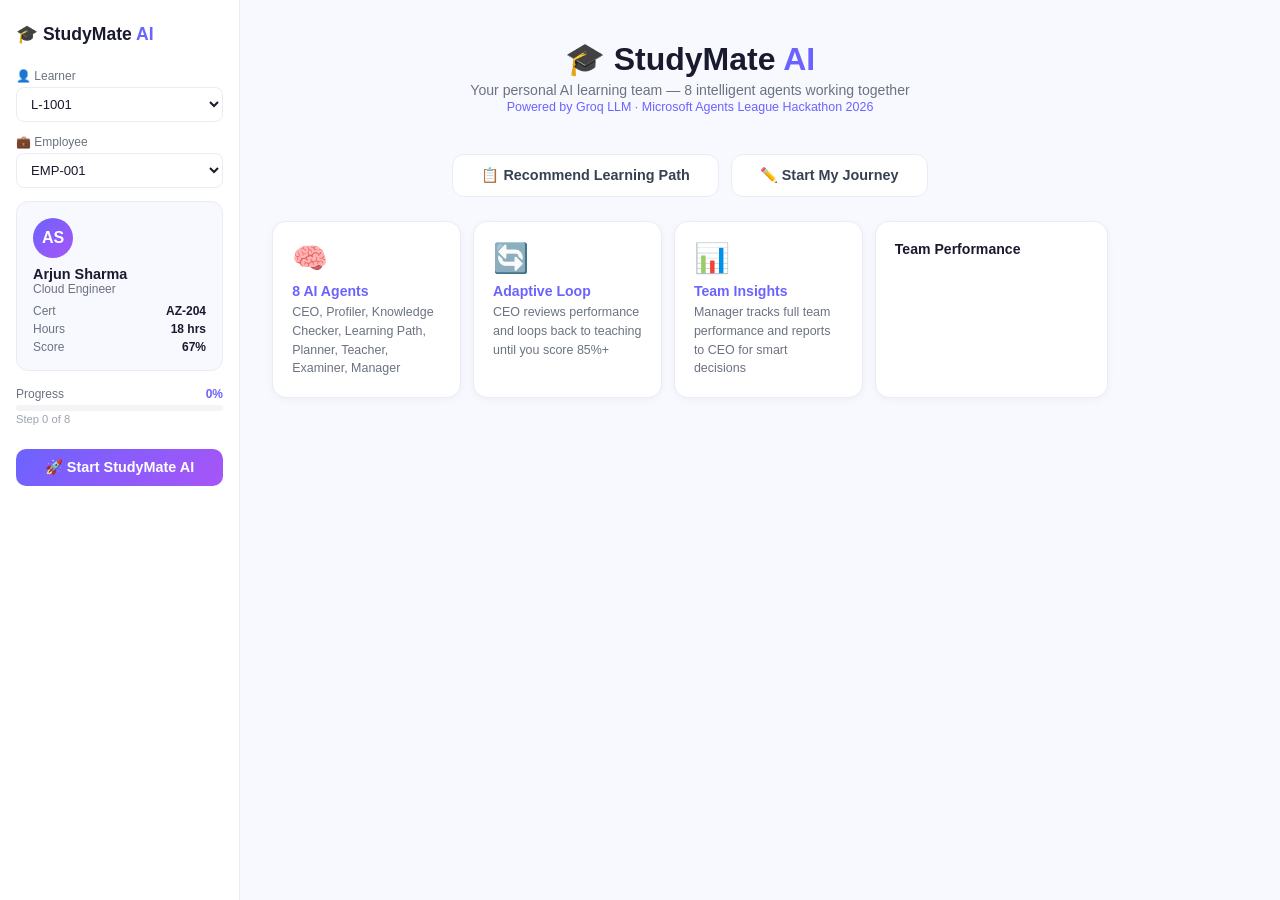
==== index.html @ 1a953ee4 "Fix: Add agent 8 output saving and complete dropdown functionality for all agents" ====
<!DOCTYPE html>
<html lang="en">
<head>
<meta charset="UTF-8">
<meta name="viewport" content="width=device-width, initial-scale=1.0">
<title>StudyMate AI</title>
<style>
  * { margin: 0; padding: 0; box-sizing: border-box; }
  body { font-family: 'Inter', -apple-system, sans-serif; background: #f8f9ff; color: #1a1a2e; }
  
  /* Sidebar */
  .sidebar {
    position: fixed; left: 0; top: 0; width: 240px; height: 100vh;
    background: white; border-right: 1px solid #e8ecf4;
    padding: 1.5rem 1rem; overflow-y: auto; z-index: 100;
  }
  .logo { font-size: 1.1rem; font-weight: 800; margin-bottom: 1.5rem; }
  .logo span { color: #6c63ff; }
  .profile-card {
    background: #f8f9ff; border: 1px solid #e8ecf4;
    border-radius: 12px; padding: 1rem; margin-bottom: 1rem;
  }
  .avatar {
    width: 40px; height: 40px; border-radius: 50%;
    background: linear-gradient(135deg, #6c63ff, #a855f7);
    display: flex; align-items: center; justify-content: center;
    color: white; font-weight: 700; font-size: 1rem; margin-bottom: 8px;
  }
  .profile-name { font-weight: 700; font-size: 0.9rem; }
  .profile-role { color: #6b7280; font-size: 0.75rem; }
  .profile-stats { margin-top: 8px; }
  .stat-row { display: flex; justify-content: space-between; margin-top: 4px; }
  .stat-label { color: #6b7280; font-size: 0.75rem; }
  .stat-value { font-weight: 600; font-size: 0.75rem; }
  
  .select-wrap { margin-bottom: 0.8rem; }
  .select-wrap label { font-size: 0.75rem; color: #6b7280; margin-bottom: 4px; display: block; }
  select {
    width: 100%; padding: 8px 10px; border: 1px solid #e8ecf4;
    border-radius: 8px; font-size: 0.82rem; background: white;
    color: #1a1a2e; outline: none; cursor: pointer;
  }
  
  .progress-wrap { margin: 1rem 0; }
  .progress-label { display: flex; justify-content: space-between; font-size: 0.75rem; color: #6b7280; margin-bottom: 4px; }
  .progress-bar { background: #f3f4f6; border-radius: 10px; height: 6px; }
  .progress-fill { background: linear-gradient(90deg, #6c63ff, #a855f7); height: 6px; border-radius: 10px; transition: width 0.5s; }
  .progress-step { font-size: 0.7rem; color: #9ca3af; margin-top: 2px; }
  
  .loop-badge {
    background: linear-gradient(135deg, #f59e0b, #ef4444);
    color: white; border-radius: 8px; padding: 5px 12px;
    font-weight: 700; font-size: 0.78rem; display: none;
    margin-bottom: 0.8rem; text-align: center;
  }
  
  .start-btn {
    width: 100%; padding: 10px; background: linear-gradient(135deg, #6c63ff, #a855f7);
    color: white; border: none; border-radius: 10px; font-weight: 700;
    font-size: 0.9rem; cursor: pointer; margin-top: 0.5rem;
  }
  .start-btn:hover { opacity: 0.9; }
  
  /* Main */
  .main { margin-left: 240px; padding: 1.5rem 2rem; max-width: 900px; }
  
  /* Header */
  .header { text-align: center; padding: 1rem 0 1.5rem; }
  .header h1 { font-size: 2rem; font-weight: 800; }
  .header h1 span { color: #6c63ff; }
  .header p { color: #6b7280; font-size: 0.88rem; margin-top: 4px; }
  .header .powered { color: #6c63ff; font-size: 0.78rem; font-weight: 500; margin-top: 2px; }
  
  /* Pipeline */
  .pipeline {
    background: white; border: 1px solid #e8ecf4;
    border-radius: 16px; padding: 1.2rem; margin-bottom: 1.2rem;
    box-shadow: 0 2px 8px rgba(0,0,0,0.04);
  }
  .pipeline-header { display: flex; justify-content: space-between; align-items: center; margin-bottom: 1rem; }
  .pipeline-title { font-weight: 700; font-size: 0.95rem; }
  .pipeline-subtitle { color: #6b7280; font-size: 0.78rem; }
  .pipeline-status { display: flex; align-items: center; gap: 6px; font-size: 0.78rem; }
  .dot { width: 8px; height: 8px; border-radius: 50%; background: #10b981; }
  .running-text { color: #10b981; font-weight: 600; }
  .step-counter { color: #6b7280; }
  
  .agent-row {
    border-radius: 10px; margin-bottom: 5px; border: 1px solid #f0f0f8;
    background: #fafbff; transition: all 0.2s; overflow: hidden;
  }
  .agent-row.active { border-color: #6c63ff; background: #f5f3ff; }
  .agent-row.completed { background: #f0fdf4; border-color: #bbf7d0; }
  .agent-row.pending { opacity: 0.55; }
  
  .agent-row-header {
    display: flex; align-items: center; padding: 10px 12px;
    cursor: pointer;
  }
  .agent-row-header:hover { background: rgba(108, 99, 255, 0.05); }
  
  .agent-output-box {
    display: none;
    border-top: 1px solid #e8ecf4;
    background: white;
    animation: slideDown 0.3s ease;
  }
  .agent-output-box.open {
    display: block;
  }
  .agent-output-content {
    padding: 12px 14px;
    font-size: 0.85rem;
    line-height: 1.6;
    color: #374151;
    white-space: pre-wrap;
    max-height: none;
  }
  
  @keyframes slideDown {
    from { opacity: 0; transform: translateY(-10px); }
    to { opacity: 1; transform: translateY(0); }
  }
  
  .dropdown-arrow {
    margin-left: auto;
    font-size: 0.9rem;
    color: #94a3b8;
    transition: transform 0.3s ease;
  }
  .dropdown-arrow.open {
    transform: rotate(180deg);
  }
  
  .agent-num {
    width: 26px; height: 26px; border-radius: 50%;
    background: #f3f4f6; display: flex; align-items: center;
    justify-content: center; font-size: 0.72rem; font-weight: 700;
    color: #6b7280; margin-right: 10px; flex-shrink: 0;
  }
  .agent-num.active { background: #6c63ff; color: white; }
  .agent-num.done { background: #10b981; color: white; }
  .agent-icon { font-size: 1.1rem; margin-right: 8px; }
  .agent-info { flex: 1; }
  .agent-name { font-weight: 600; font-size: 0.85rem; }
  .agent-desc { font-size: 0.73rem; color: #6b7280; }
  .agent-badge {
    font-size: 0.7rem; font-weight: 600; padding: 2px 8px; border-radius: 20px;
  }
  .badge-done { background: #dcfce7; color: #16a34a; }
  .badge-active { background: #ede9fe; color: #7c3aed; }
  .badge-pending { background: #f3f4f6; color: #9ca3af; }
  
  /* Content */
  .content-card {
    background: white; border: 1px solid #e8ecf4;
    border-radius: 16px; padding: 1.5rem; margin-bottom: 1rem;
    box-shadow: 0 2px 8px rgba(0,0,0,0.04);
  }
  .content-header {
    font-size: 1rem; font-weight: 700; color: #6c63ff;
    margin-bottom: 1rem; display: flex; align-items: center; gap: 8px;
  }
  .content-body { color: #374151; line-height: 1.7; font-size: 0.9rem; white-space: pre-wrap; }
  
  /* Q card */
  .q-progress { margin-bottom: 1rem; }
  .q-prog-label { display: flex; justify-content: space-between; font-size: 0.75rem; color: #6b7280; margin-bottom: 4px; }
  .q-card {
    background: #f8f9ff; border: 1px solid #e8ecf4;
    border-radius: 12px; padding: 1.2rem; margin-bottom: 1rem;
  }
  .q-skill { font-size: 0.7rem; font-weight: 700; color: #6c63ff; margin-bottom: 6px; }
  .q-text { font-weight: 700; font-size: 0.95rem; color: #1a1a2e; }
  .q-diff { font-size: 0.7rem; font-weight: 700; margin-bottom: 4px; }
  .diff-easy { color: #10b981; }
  .diff-medium { color: #f59e0b; }
  .diff-hard { color: #ef4444; }
  
  /* Options */
  .options { display: flex; flex-direction: column; gap: 8px; margin: 1rem 0; }
  .option {
    display: flex; align-items: center; gap: 10px;
    padding: 10px 14px; border: 1.5px solid #e8ecf4;
    border-radius: 10px; cursor: pointer; font-size: 0.88rem;
    transition: all 0.15s; background: white;
  }
  .option:hover { border-color: #6c63ff; background: #f5f3ff; }
  .option.selected { border-color: #6c63ff; background: #f5f3ff; }
  .option input { accent-color: #6c63ff; }
  
  /* Metrics */
  .metrics { display: flex; gap: 12px; margin: 1rem 0; }
  .metric-box {
    flex: 1; background: #f8f9ff; border: 1px solid #e8ecf4;
    border-radius: 10px; padding: 0.8rem; text-align: center;
  }
  .metric-val { font-size: 1.5rem; font-weight: 800; color: #6c63ff; }
  .metric-lbl { font-size: 0.72rem; color: #6b7280; margin-top: 2px; }
  
  /* Buttons */
  .btn {
    padding: 10px 24px; border: none; border-radius: 10px;
    font-weight: 700; font-size: 0.88rem; cursor: pointer; transition: all 0.2s;
  }
  .btn-primary {
    background: linear-gradient(135deg, #6c63ff, #a855f7);
    color: white;
  }
  .btn-primary:hover { opacity: 0.9; transform: translateY(-1px); }
  .btn-warn { background: #fef3c7; color: #d97706; border: 1px solid #fcd34d; }
  .btn-danger { background: #fee2e2; color: #dc2626; border: 1px solid #fca5a5; }
  .btn-success { background: #dcfce7; color: #16a34a; border: 1px solid #86efac; }
  
  /* Text area */
  textarea {
    width: 100%; padding: 10px; border: 1.5px solid #e8ecf4;
    border-radius: 10px; font-size: 0.88rem; resize: vertical;
    outline: none; font-family: inherit; color: #1a1a2e;
  }
  textarea:focus { border-color: #6c63ff; }
  
  /* Radio group */
  .radio-group { display: flex; flex-direction: column; gap: 8px; margin: 1rem 0; }
  .radio-option {
    display: flex; align-items: center; gap: 10px;
    padding: 10px 14px; border: 1.5px solid #e8ecf4;
    border-radius: 10px; cursor: pointer; font-size: 0.88rem; background: white;
    transition: all 0.15s;
  }
  .radio-option:hover { border-color: #6c63ff; background: #f5f3ff; }
  .radio-option.selected { border-color: #6c63ff; background: #f5f3ff; }
  .radio-option input { accent-color: #6c63ff; }
  
  /* Alert */
  .alert { padding: 12px 16px; border-radius: 10px; margin: 1rem 0; font-size: 0.88rem; font-weight: 500; }
  .alert-error { background: #fee2e2; color: #dc2626; border: 1px solid #fca5a5; }
  .alert-warn { background: #fef3c7; color: #d97706; border: 1px solid #fcd34d; }
  .alert-success { background: #dcfce7; color: #16a34a; border: 1px solid #86efac; }
  
  /* Spinner */
  .spinner { display: flex; align-items: center; gap: 10px; color: #6b7280; font-size: 0.88rem; padding: 1rem 0; }
  .spin { width: 18px; height: 18px; border: 2px solid #e8ecf4; border-top-color: #6c63ff; border-radius: 50%; animation: spin 0.8s linear infinite; }
  @keyframes spin { to { transform: rotate(360deg); } }
  
  /* Bottom info */
  .bottom-row { display: flex; gap: 12px; margin-top: 1.5rem; }
  .info-card {
    flex: 1; background: white; border: 1px solid #e8ecf4;
    border-radius: 14px; padding: 1.2rem;
    box-shadow: 0 2px 8px rgba(0,0,0,0.04);
  }
  .info-icon { font-size: 1.8rem; margin-bottom: 8px; }
  .info-title { font-weight: 700; color: #6c63ff; font-size: 0.88rem; }
  .info-text { color: #6b7280; font-size: 0.78rem; margin-top: 4px; line-height: 1.5; }
  
  .team-card {
    background: white; border: 1px solid #e8ecf4;
    border-radius: 14px; padding: 1.2rem; flex: 1.3;
    box-shadow: 0 2px 8px rgba(0,0,0,0.04);
  }
  .team-title { font-weight: 700; font-size: 0.88rem; margin-bottom: 0.8rem; }
  .team-row { display: flex; justify-content: space-between; align-items: center; margin-bottom: 8px; }
  .team-name { font-weight: 600; font-size: 0.82rem; }
  .team-role { color: #6b7280; font-size: 0.72rem; }
  .team-score { font-weight: 800; font-size: 1rem; color: #6c63ff; }
  .team-status { font-size: 0.7rem; font-weight: 700; }
  .s-risk { color: #ef4444; } .s-ok { color: #10b981; } .s-warn { color: #f59e0b; }

  /* Landing */
  .landing-btns { display: flex; gap: 12px; justify-content: center; margin: 1rem 0; }
  .land-btn {
    padding: 12px 28px; border-radius: 12px; font-weight: 700;
    font-size: 0.9rem; cursor: pointer; border: 1.5px solid #e8ecf4;
    background: white; color: #374151; transition: all 0.2s;
  }
  .land-btn:hover { border-color: #6c63ff; color: #6c63ff; background: #f5f3ff; }
  
  /* Hidden */
  .hidden { display: none !important; }
</style>
</head>
<body>

<!-- SIDEBAR -->
<div class="sidebar">
  <div class="logo">🎓 StudyMate <span>AI</span></div>
  
  <div class="select-wrap">
    <label>👤 Learner</label>
    <select id="learnerSelect" onchange="updateProfile()">
      <option value="L-1001">L-1001</option>
      <option value="L-1002">L-1002</option>
      <option value="L-1003">L-1003</option>
    </select>
  </div>
  
  <div class="select-wrap">
    <label>💼 Employee</label>
    <select id="employeeSelect">
      <option value="EMP-001">EMP-001</option>
      <option value="EMP-002">EMP-002</option>
      <option value="EMP-003">EMP-003</option>
    </select>
  </div>
  
  <div class="profile-card">
    <div class="avatar" id="avatar">AS</div>
    <div class="profile-name" id="profileName">Arjun Sharma</div>
    <div class="profile-role" id="profileRole">Cloud Engineer</div>
    <div class="profile-stats">
      <div class="stat-row"><span class="stat-label">Cert</span><span class="stat-value" id="profileCert">AZ-204</span></div>
      <div class="stat-row"><span class="stat-label">Hours</span><span class="stat-value" id="profileHours">18 hrs</span></div>
      <div class="stat-row"><span class="stat-label">Score</span><span class="stat-value" id="profileScore">67%</span></div>
    </div>
  </div>
  
  <div class="progress-wrap">
    <div class="progress-label">
      <span>Progress</span>
      <span id="progressPct" style="color:#6c63ff;font-weight:700">0%</span>
    </div>
    <div class="progress-bar"><div class="progress-fill" id="progressFill" style="width:0%"></div></div>
    <div class="progress-step" id="progressStep">Step 0 of 8</div>
  </div>
  
  <div class="loop-badge" id="loopBadge">🔄 Loop #1</div>
  
  <button class="start-btn" onclick="startJourney()">🚀 Start StudyMate AI</button>
</div>

<!-- MAIN -->
<div class="main">
  
  <!-- HEADER -->
  <div class="header">
    <h1>🎓 <b>StudyMate</b> <span>AI</span></h1>
    <p>Your personal AI learning team — 8 intelligent agents working together</p>
    <div class="powered">Powered by Groq LLM · Microsoft Agents League Hackathon 2026</div>
  </div>

  <!-- LANDING BUTTONS -->
  <div class="landing-btns" id="landingBtns">
    <button class="land-btn" onclick="startJourney()">📋 Recommend Learning Path</button>
    <button class="land-btn" onclick="startJourney()">✏️ Start My Journey</button>
  </div>

  <!-- PIPELINE -->
  <div class="pipeline" id="pipeline" style="display:none">
    <div class="pipeline-header">
      <div>
        <div class="pipeline-title">AI Agents in Sequence</div>
        <div class="pipeline-subtitle">Step-by-step guidance by your AI team</div>
      </div>
      <div class="pipeline-status">
        <div class="dot"></div>
        <span class="running-text">Running</span>
        <span class="step-counter" id="stepCounter">Step 1 of 8</span>
      </div>
    </div>
    <div id="agentRows"></div>
  </div>

  <!-- CONTENT AREA -->
  <div id="contentArea"></div>

  <!-- BOTTOM INFO -->
  <div class="bottom-row" id="bottomInfo">
    <div class="info-card">
      <div class="info-icon">🧠</div>
      <div class="info-title">8 AI Agents</div>
      <div class="info-text">CEO, Profiler, Knowledge Checker, Learning Path, Planner, Teacher, Examiner, Manager</div>
    </div>
    <div class="info-card">
      <div class="info-icon">🔄</div>
      <div class="info-title">Adaptive Loop</div>
      <div class="info-text">CEO reviews performance and loops back to teaching until you score 85%+</div>
    </div>
    <div class="info-card">
      <div class="info-icon">📊</div>
      <div class="info-title">Team Insights</div>
      <div class="info-text">Manager tracks full team performance and reports to CEO for smart decisions</div>
    </div>
    <div class="team-card" id="teamCard">
      <div class="team-title">Team Performance</div>
      <div id="teamRows"></div>
    </div>
  </div>

</div>

<script>
const API = 'http://localhost:5000/api';

const AGENTS_META = [
  {icon:'🧠', name:'Profiler Agent', desc:'Analyzing your profile and motivation'},
  {icon:'🔍', name:'Knowledge Checker', desc:'Assessing current knowledge'},
  {icon:'📚', name:'Learning Path Planner', desc:'Creating personalized learning path'},
  {icon:'📅', name:'Adaptive Planner', desc:'Building your study schedule'},
  {icon:'👨‍🏫', name:'Teaching Agent', desc:'Teaching your weak concepts'},
  {icon:'✍️', name:'Examiner Agent', desc:'Testing your knowledge'},
  {icon:'📊', name:'Manager Insights', desc:'Analyzing your performance'},
  {icon:'🎓', name:'CEO Decision', desc:'Making the final readiness call'},
];

let state = {
  step: 0,
  loopCount: 0,
  learnerId: 'L-1001',
  employeeId: 'EMP-001',
  memory: {},
  agentOutputs: {}, // Store outputs for each agent
  kqIndex: 0,
  kqAnswers: [],
  kqQuestions: [],
  eqIndex: 0,
  eqAnswers: [],
  eqQuestions: [],
  selectedKQ: null,
  selectedEQ: null,
  examScore: 0,
};

function toggleAgentOutput(agentNum) {
  const outputBox = document.getElementById(`agent-output-${agentNum}`);
  const arrow = document.getElementById(`arrow-${agentNum}`);
  
  if (outputBox && arrow) {
    outputBox.classList.toggle('open');
    arrow.classList.toggle('open');
  }
}

let learnersData = {};

// Load learners on start
async function loadLearners() {
  try {
    const res = await fetch(`${API}/learners`);
    const data = await res.json();
    data.learners.forEach(l => learnersData[l.id] = l);
    renderTeam(data.team);
    updateProfile();
  } catch(e) { console.error(e); }
}

function renderTeam(team) {
  const el = document.getElementById('teamRows');
  el.innerHTML = team.map(m => {
    const sc = m.status === 'At Risk' ? 's-risk' : m.status === 'On Track' ? 's-ok' : 's-warn';
    const dot = m.status === 'At Risk' ? '🔴' : m.status === 'On Track' ? '🟢' : '🟡';
    return `<div class="team-row">
      <div><div class="team-name">${m.name}</div><div class="team-role">${m.role}</div></div>
      <div style="text-align:right">
        <div class="team-score">${m.practice_score}%</div>
        <div class="team-status ${sc}">${dot} ${m.status}</div>
      </div>
    </div>`;
  }).join('');
}

function updateProfile() {
  state.learnerId = document.getElementById('learnerSelect').value;
  const l = learnersData[state.learnerId];
  if (!l) return;
  const initials = l.name.split(' ').map(n=>n[0]).join('');
  document.getElementById('avatar').textContent = initials;
  document.getElementById('profileName').textContent = l.name;
  document.getElementById('profileRole').textContent = l.role;
  document.getElementById('profileCert').textContent = l.certification;
  document.getElementById('profileHours').textContent = l.hours + ' hrs';
  document.getElementById('profileScore').textContent = l.score + '%';
}

function updateProgress(step) {
  state.step = step;
  const pct = Math.round((step / 8) * 100);
  document.getElementById('progressFill').style.width = pct + '%';
  document.getElementById('progressPct').textContent = pct + '%';
  document.getElementById('progressStep').textContent = `Step ${step} of 8`;
  document.getElementById('stepCounter').textContent = `Step ${step} of 8`;
  renderPipeline();
}

function renderPipeline() {
  const el = document.getElementById('agentRows');
  el.innerHTML = AGENTS_META.map((a, i) => {
    const agentNum = i + 1;
    const s = agentNum < state.step ? 'completed' : agentNum === state.step ? 'active' : 'pending';
    const numClass = s === 'completed' ? 'done' : s === 'active' ? 'active' : '';
    const badge = s === 'completed' ? '<span class="agent-badge badge-done">✅ Completed</span>' :
                  s === 'active' ? '<span class="agent-badge badge-active">⚙️ In Progress</span>' :
                  '<span class="agent-badge badge-pending">⏳ Pending</span>';
    
    const hasOutput = state.agentOutputs[agentNum] && state.agentOutputs[agentNum].trim();
    
    // Always show dropdown arrow for completed agents with output
    const dropdownHTML = (s === 'completed' || s === 'active') && hasOutput 
      ? `<span class="dropdown-arrow" id="arrow-${agentNum}">▼</span>` 
      : '';
    
    // Show output box if agent has output
    const outputBoxHTML = hasOutput ? `
      <div class="agent-output-box ${s === 'active' ? 'open' : ''}" id="agent-output-${agentNum}">
        <div class="agent-output-content">${state.agentOutputs[agentNum]}</div>
      </div>` : '';
    
    // Make clickable only if has output
    const clickHandler = hasOutput ? `onclick="toggleAgentOutput(${agentNum})"` : '';
    
    return `<div class="agent-row ${s}">
      <div class="agent-row-header" ${clickHandler}>
        <div class="agent-num ${numClass}">${agentNum}</div>
        <div class="agent-icon">${a.icon}</div>
        <div class="agent-info">
          <div class="agent-name">${a.name}</div>
          <div class="agent-desc">${a.desc}</div>
        </div>
        ${badge}
        ${dropdownHTML}
      </div>
      ${outputBoxHTML}
    </div>`;
  }).join('');
}

function spinner(msg) {
  return `<div class="spinner"><div class="spin"></div>${msg}</div>`;
}

function setContent(html) {
  document.getElementById('contentArea').innerHTML = html;
}

function startJourney() {
  state = { ...state, step:0, loopCount:0, memory:{}, kqIndex:0, kqAnswers:[], kqQuestions:[], eqIndex:0, eqAnswers:[], eqQuestions:[], examScore:0 };
  state.learnerId = document.getElementById('learnerSelect').value;
  state.employeeId = document.getElementById('employeeSelect').value;
  document.getElementById('landingBtns').style.display = 'none';
  document.getElementById('pipeline').style.display = 'block';
  document.getElementById('loopBadge').style.display = 'none';
  updateProgress(1);
  runStep1();
}

// STEP 1 — Profiler
async function runStep1() {
  updateProgress(1);
  setContent(`<div class="content-card">
    <div class="content-header">🧠 Profiler Agent — Understanding Your Why</div>
    ${spinner('Profiler Agent is analyzing your profile...')}
  </div>`);

  const res = await fetch(`${API}/run/profiler`, {
    method:'POST', headers:{'Content-Type':'application/json'},
    body: JSON.stringify({learner_id: state.learnerId, employee_id: state.employeeId})
  });
  const data = await res.json();
  state.memory.profile = data.result;
  state.agentOutputs[1] = data.result; // Save output
  renderPipeline(); // Update UI

  setContent(`<div class="content-card">
    <div class="content-header">🧠 Profiler Agent — Understanding Your Why</div>
    <div class="content-body">${data.result}</div>
    <div class="radio-group" id="motivationGroup">
      ${['🏢 Company requires it','🚀 Career growth or promotion','💡 Personal interest and curiosity'].map((m,i)=>`
        <div class="radio-option" onclick="selectMotivation(this,'${m}')">
          <input type="radio" name="motivation" value="${m}"> ${m}
        </div>`).join('')}
    </div>
    <button class="btn btn-primary" onclick="step1Next()">Continue ➡️</button>
  </div>`);
}

function selectMotivation(el, val) {
  document.querySelectorAll('.radio-option').forEach(e => e.classList.remove('selected'));
  el.classList.add('selected');
  el.querySelector('input').checked = true;
  state.memory.motivation = val;
}

function step1Next() {
  if (!state.memory.motivation) { alert('Please select your motivation'); return; }
  runStep2();
}

// STEP 2 — Knowledge Checker
async function runStep2() {
  updateProgress(2);
  setContent(`<div class="content-card">
    <div class="content-header">🔍 Knowledge Checker — Baseline Assessment</div>
    ${spinner('Generating your diagnostic questions...')}
  </div>`);

  const res = await fetch(`${API}/run/knowledge`, {
    method:'POST', headers:{'Content-Type':'application/json'},
    body: JSON.stringify({learner_id: state.learnerId, employee_id: state.employeeId})
  });
  const data = await res.json();
  
  let questions = [];
  try {
    let raw = data.result.trim();
    if (raw.includes('```')) { raw = raw.split('```')[1]; if(raw.startsWith('json')) raw = raw.slice(4); }
    const parsed = JSON.parse(raw);
    questions = parsed.questions || [];
  } catch(e) { questions = []; }
  
  state.kqQuestions = questions;
  state.kqIndex = 0;
  state.kqAnswers = [];
  renderKQ();
}

function renderKQ() {
  const questions = state.kqQuestions;
  const idx = state.kqIndex;
  const total = questions.length;

  if (idx >= total) {
    evaluateKQ();
    return;
  }

  const q = questions[idx];
  const pct = Math.round((idx / total) * 100);

  setContent(`<div class="content-card">
    <div class="content-header">🔍 Knowledge Checker — Question ${idx+1} of ${total}</div>
    <div class="q-progress">
      <div class="q-prog-label"><span>Question ${idx+1} of ${total}</span><span style="color:#6c63ff;font-weight:700">${pct}%</span></div>
      <div class="progress-bar"><div class="progress-fill" style="width:${pct}%"></div></div>
    </div>
    <div class="q-card">
      <div class="q-skill">📌 ${q.skill || ''}</div>
      <div class="q-text">Q${idx+1}: ${q.question}</div>
    </div>
    <div class="options" id="kqOptions">
      ${q.options.map((opt, i) => `
        <div class="option" onclick="selectKQ(this, '${String.fromCharCode(65+i)}')">
          <input type="radio" name="kq" value="${String.fromCharCode(65+i)}"> ${opt}
        </div>`).join('')}
    </div>
    <button class="btn btn-primary" onclick="nextKQ('${q.correct_answer}')">Next ➡️</button>
  </div>`);
}

function selectKQ(el, val) {
  document.querySelectorAll('.option').forEach(e => e.classList.remove('selected'));
  el.classList.add('selected');
  state.selectedKQ = val;
}

function nextKQ(correct) {
  if (!state.selectedKQ) { alert('Please select an answer'); return; }
  const q = state.kqQuestions[state.kqIndex];
  state.kqAnswers.push({ choice: state.selectedKQ, answer: correct, skill: q.skill, question: q.question });
  state.selectedKQ = null;
  state.kqIndex++;
  renderKQ();
}

async function evaluateKQ() {
  const score = state.kqAnswers.filter(a => a.choice === a.answer).length;
  const total = state.kqAnswers.length;
  const pct = Math.round((score/total)*100);
  const results = state.kqAnswers.map((a,i) =>
    `Q${i+1} [${a.skill}]: ${a.choice === a.answer ? '✅' : '❌ correct='+a.answer}`
  ).join('\n');

  setContent(`<div class="content-card">
    <div class="content-header">🔍 Knowledge Checker — Results</div>
    ${spinner('Analyzing your knowledge...')}
  </div>`);

  const res = await fetch(`${API}/evaluate_knowledge`, {
    method:'POST', headers:{'Content-Type':'application/json'},
    body: JSON.stringify({ learner_id: state.learnerId, score, total, results })
  });
  const data = await res.json();
  state.memory.knowledge = data.result;
  
  // Save output for agent 2
  const summary = `Score: ${score}/${total} (${pct}%)\n\n${data.result}`;
  state.agentOutputs[2] = summary;
  renderPipeline();

  const weak = [...new Set(state.kqAnswers.filter(a=>a.choice!==a.answer).map(a=>a.skill))];

  setContent(`<div class="content-card">
    <div class="content-header">🔍 Knowledge Checker — Your Results</div>
    <div class="metrics">
      <div class="metric-box"><div class="metric-val">${score}/${total}</div><div class="metric-lbl">Correct</div></div>
      <div class="metric-box"><div class="metric-val" style="color:${pct>=70?'#10b981':'#ef4444'}">${pct}%</div><div class="metric-lbl">Score</div></div>
      <div class="metric-box"><div class="metric-val" style="color:#f59e0b">${weak.length}</div><div class="metric-lbl">Weak Areas</div></div>
    </div>
    <div class="content-body" style="margin-top:1rem">${data.result}</div>
    <button class="btn btn-primary" style="margin-top:1rem" onclick="runStep3()">Build My Learning Path ➡️</button>
  </div>`);
}

// STEP 3 — Learning Path
async function runStep3() {
  updateProgress(3);
  setContent(`<div class="content-card">
    <div class="content-header">📚 Learning Path Planner — Your Custom Path</div>
    ${spinner('Building your personalized learning path...')}
  </div>`);

  const res = await fetch(`${API}/run/learning_path`, {
    method:'POST', headers:{'Content-Type':'application/json'},
    body: JSON.stringify({ learner_id: state.learnerId, employee_id: state.employeeId, extra: state.memory.knowledge })
  });
  const data = await res.json();
  state.memory.learning_path = data.result;
  
  // Save output for agent 3
  state.agentOutputs[3] = data.result;
  renderPipeline();

  setContent(`<div class="content-card">
    <div class="content-header">📚 Learning Path Planner — Your Custom Path</div>
    <div class="content-body">${data.result}</div>
    <button class="btn btn-primary" style="margin-top:1rem" onclick="runStep4()">Build My Study Plan ➡️</button>
  </div>`);
}

// STEP 4 — Adaptive Planner
async function runStep4() {
  updateProgress(4);
  setContent(`<div class="content-card">
    <div class="content-header">📅 Adaptive Planner — Your Personal Schedule</div>
    <p style="color:#6b7280;font-size:0.88rem;margin-bottom:1rem">Tell me your real situation — I'll build around it:</p>
    <div style="display:grid;grid-template-columns:1fr 1fr;gap:12px;margin-bottom:1rem">
      <div>
        <label style="font-size:0.78rem;color:#6b7280;display:block;margin-bottom:4px">⏱️ Daily study time?</label>
        <select id="dailyHours" style="width:100%;padding:8px;border:1px solid #e8ecf4;border-radius:8px;font-size:0.82rem">
          <option>15-30 minutes</option><option>30-45 minutes</option>
          <option>1 hour</option><option>1-2 hours</option><option>2+ hours</option>
        </select>
      </div>
      <div>
        <label style="font-size:0.78rem;color:#6b7280;display:block;margin-bottom:4px">📅 Exam in how long?</label>
        <select id="examWeeks" style="width:100%;padding:8px;border:1px solid #e8ecf4;border-radius:8px;font-size:0.82rem">
          <option>1 week</option><option>2 weeks</option><option>3 weeks</option>
          <option>1 month</option><option>2+ months</option>
        </select>
      </div>
      <div>
        <label style="font-size:0.78rem;color:#6b7280;display:block;margin-bottom:4px">🌅 Best study time?</label>
        <select id="bestTime" style="width:100%;padding:8px;border:1px solid #e8ecf4;border-radius:8px;font-size:0.82rem">
          <option>Early Morning</option><option>Morning</option><option>Afternoon</option>
          <option>Evening</option><option>Night</option>
        </select>
      </div>
      <div>
        <label style="font-size:0.78rem;color:#6b7280;display:block;margin-bottom:4px">⚡ Energy after work?</label>
        <select id="energy" style="width:100%;padding:8px;border:1px solid #e8ecf4;border-radius:8px;font-size:0.82rem">
          <option>Still energetic</option><option>Somewhat tired</option>
          <option>Very tired</option><option>Completely drained</option>
        </select>
      </div>
    </div>
    <div style="margin-bottom:1rem">
      <label style="font-size:0.78rem;color:#6b7280;display:block;margin-bottom:4px">🚨 Any upcoming events or emergencies?</label>
      <input id="emergency" type="text" placeholder="e.g. Project deadline, family event..." style="width:100%;padding:8px 10px;border:1px solid #e8ecf4;border-radius:8px;font-size:0.82rem;outline:none">
    </div>
    <button class="btn btn-primary" onclick="submitPlan()">📅 Build My Plan</button>
  </div>`);
}

async function submitPlan() {
  const daily = document.getElementById('dailyHours').value;
  const weeks = document.getElementById('examWeeks').value;
  const time = document.getElementById('bestTime').value;
  const energy = document.getElementById('energy').value;
  const emg = document.getElementById('emergency').value || 'None';

  setContent(`<div class="content-card">
    <div class="content-header">📅 Adaptive Planner — Building Your Schedule</div>
    ${spinner('Building your realistic study plan...')}
  </div>`);

  const extra = `Daily: ${daily}, Exam in: ${weeks}, Best time: ${time}, Energy: ${energy}, Emergency: ${emg}`;
  const res = await fetch(`${API}/run/planner`, {
    method:'POST', headers:{'Content-Type':'application/json'},
    body: JSON.stringify({ learner_id: state.learnerId, employee_id: state.employeeId, extra })
  });
  const data = await res.json();
  state.memory.plan = data.result;
  
  // Save output for agent 4
  state.agentOutputs[4] = `Daily: ${daily} | Exam: ${weeks} | Time: ${time}\n\n${data.result}`;
  renderPipeline();

  setContent(`<div class="content-card">
    <div class="content-header">📅 Adaptive Planner — Your Study Schedule</div>
    <div class="metrics">
      <div class="metric-box"><div class="metric-val" style="font-size:0.9rem">${daily}</div><div class="metric-lbl">Daily Study</div></div>
      <div class="metric-box"><div class="metric-val" style="font-size:0.9rem">${weeks}</div><div class="metric-lbl">Until Exam</div></div>
      <div class="metric-box"><div class="metric-val" style="font-size:0.9rem">${time}</div><div class="metric-lbl">Best Time</div></div>
    </div>
    <div class="content-body" style="margin-top:1rem">${data.result}</div>
    <button class="btn btn-primary" style="margin-top:1rem" onclick="runStep5()">Start Learning ➡️</button>
  </div>`);
}

// STEP 5 — Teaching
async function runStep5() {
  updateProgress(5);
  const weakFocus = state.memory.weakFocus || '';
  const loop = state.loopCount;

  if (loop > 0) {
    document.getElementById('loopBadge').style.display = 'block';
    document.getElementById('loopBadge').textContent = `🔄 Loop #${loop}`;
  }

  setContent(`<div class="content-card">
    <div class="content-header">👨‍🏫 Teaching Agent — ${loop > 0 ? 'Re-teaching: '+weakFocus : 'Learn Your Weak Areas'}</div>
    ${spinner('Preparing your personalized lesson...')}
  </div>`);

  const extra = weakFocus && loop > 0
    ? `Student failed: ${weakFocus}. Loop #${loop}. Teach with completely different approach. New examples, new analogies. Max 200 words.`
    : state.memory.knowledge;

  const res = await fetch(`${API}/run/teaching`, {
    method:'POST', headers:{'Content-Type':'application/json'},
    body: JSON.stringify({ learner_id: state.learnerId, employee_id: state.employeeId, extra })
  });
  const data = await res.json();
  state.memory.teaching = data.result;

  setContent(`<div class="content-card">
    <div class="content-header">👨‍🏫 Teaching Agent — ${loop > 0 ? 'Re-teaching: '+weakFocus : 'Learn Your Weak Areas'}</div>
    <div class="content-body">${data.result}</div>
    <div class="radio-group" id="understoodGroup" style="margin-top:1rem">
      ${['✅ Yes, I understood!','🤔 Somewhat','❌ No, explain differently'].map(u=>`
        <div class="radio-option" onclick="selectUnderstood(this,'${u}')">
          <input type="radio" name="understood" value="${u}"> ${u}
        </div>`).join('')}
    </div>
    <button class="btn btn-primary" style="margin-top:0.5rem" onclick="step5Next()">Continue ➡️</button>
  </div>`);
}

function selectUnderstood(el, val) {
  document.querySelectorAll('#understoodGroup .radio-option').forEach(e => e.classList.remove('selected'));
  el.classList.add('selected');
  state.memory.understood = val;
}

async function step5Next() {
  if (!state.memory.understood) { alert('Please select an option'); return; }
  if (state.memory.understood.includes('❌')) {
    setContent(`<div class="content-card">
      <div class="content-header">👨‍🏫 Teaching Agent — Different Approach</div>
      ${spinner('Finding a better explanation...')}
    </div>`);
    const res = await fetch(`${API}/run/teaching`, {
      method:'POST', headers:{'Content-Type':'application/json'},
      body: JSON.stringify({ learner_id: state.learnerId, employee_id: state.employeeId,
        extra: "Student didn't understand. Completely different angle. New analogy. Simpler. Step by step. Max 150 words." })
    });
    const data = await res.json();
    state.memory.teaching = data.result;
    state.agentOutputs[5] = data.result; // Save updated teaching
    renderPipeline();
    state.memory.understood = null;
    setContent(`<div class="content-card">
      <div class="content-header">👨‍🏫 Teaching Agent — New Explanation</div>
      <div class="content-body">${data.result}</div>
      <div class="radio-group" id="understoodGroup" style="margin-top:1rem">
        ${['✅ Yes, I understood!','🤔 Somewhat','❌ No, explain differently'].map(u=>`
          <div class="radio-option" onclick="selectUnderstood(this,'${u}')">
            <input type="radio" name="understood" value="${u}"> ${u}
          </div>`).join('')}
      </div>
      <button class="btn btn-primary" style="margin-top:0.5rem" onclick="step5Next()">Continue ➡️</button>
    </div>`);
  } else {
    // Save final teaching output
    state.agentOutputs[5] = state.memory.teaching;
    renderPipeline();
    state.eqIndex = 0; state.eqAnswers = []; state.eqQuestions = [];
    runStep6();
  }
}

// STEP 6 — Examiner
async function runStep6() {
  updateProgress(6);
  setContent(`<div class="content-card">
    <div class="content-header">✍️ Examiner Agent — Preparing Your Exam</div>
    ${spinner('Preparing your 15-question exam...')}
  </div>`);

  const weakFocus = state.memory.weakFocus || '';
  const extra = weakFocus ? `Focus especially on: ${weakFocus}` : '';

  const res = await fetch(`${API}/run/examiner`, {
    method:'POST', headers:{'Content-Type':'application/json'},
    body: JSON.stringify({ learner_id: state.learnerId, employee_id: state.employeeId, extra })
  });
  const data = await res.json();

  let questions = [];
  try {
    let raw = data.result.trim();
    if (raw.includes('```')) { raw = raw.split('```')[1]; if(raw.startsWith('json')) raw = raw.slice(4); }
    const parsed = JSON.parse(raw);
    questions = parsed.questions || [];
  } catch(e) { questions = []; }

  state.eqQuestions = questions;
  state.eqIndex = 0;
  state.eqAnswers = [];
  renderEQ();
}

function renderEQ() {
  const questions = state.eqQuestions;
  const idx = state.eqIndex;
  const total = questions.length;

  if (idx >= total) { evaluateExam(); return; }

  const q = questions[idx];
  const diff = (q.difficulty || 'easy').toUpperCase();
  const diffColors = {EASY:'#10b981', MEDIUM:'#f59e0b', HARD:'#ef4444'};
  const diffEmoji = {EASY:'🟢', MEDIUM:'🟡', HARD:'🔴'};
  const color = diffColors[diff] || '#6c63ff';
  const pct = Math.round((idx/total)*100);

  const easy = questions.filter(x=>(x.difficulty||'easy').toUpperCase()==='EASY').length;
  const med = questions.filter(x=>(x.difficulty||'easy').toUpperCase()==='MEDIUM').length;
  const hard = questions.filter(x=>(x.difficulty||'easy').toUpperCase()==='HARD').length;

  let answerHTML = '';
  if (q.type === 'qa') {
    answerHTML = `<textarea id="qaAnswer" rows="4" placeholder="Write your detailed answer here..."></textarea>
    <button class="btn btn-primary" style="margin-top:0.8rem" onclick="nextEQ_QA('${q.model_answer?.replace(/'/g,"\\'")||""}')">Submit Answer ➡️</button>`;
  } else {
    answerHTML = `<div class="options" id="eqOptions">
      ${(q.options||[]).map((opt,i)=>`
        <div class="option" onclick="selectEQ(this,'${String.fromCharCode(65+i)}')">
          <input type="radio" name="eq" value="${String.fromCharCode(65+i)}"> ${opt}
        </div>`).join('')}
    </div>
    <button class="btn btn-primary" onclick="nextEQ('${q.correct_answer||'A'}')">Next ➡️</button>`;
  }

  setContent(`<div class="content-card">
    <div class="content-header">✍️ Examiner Agent — Question ${idx+1} of ${total}</div>
    <div class="metrics">
      <div class="metric-box"><div class="metric-val" style="color:#10b981">${easy}</div><div class="metric-lbl">🟢 Easy</div></div>
      <div class="metric-box"><div class="metric-val" style="color:#f59e0b">${med}</div><div class="metric-lbl">🟡 Medium</div></div>
      <div class="metric-box"><div class="metric-val" style="color:#ef4444">${hard}</div><div class="metric-lbl">🔴 Hard</div></div>
    </div>
    <div class="q-progress" style="margin-top:1rem">
      <div class="q-prog-label"><span>Question ${idx+1} of ${total}</span><span style="color:#6c63ff;font-weight:700">${pct}%</span></div>
      <div class="progress-bar"><div class="progress-fill" style="width:${pct}%"></div></div>
    </div>
    <div class="q-card" style="border-left:3px solid ${color}">
      <div class="q-diff diff-${diff.toLowerCase()}">${diffEmoji[diff]||'🟢'} ${diff} · ${q.skill||''}</div>
      <div class="q-text" style="margin-top:6px">Q${idx+1}: ${q.question}</div>
    </div>
    ${answerHTML}
  </div>`);
}

function selectEQ(el, val) {
  document.querySelectorAll('.option').forEach(e => e.classList.remove('selected'));
  el.classList.add('selected');
  state.selectedEQ = val;
}

function nextEQ(correct) {
  if (!state.selectedEQ) { alert('Please select an answer'); return; }
  const q = state.eqQuestions[state.eqIndex];
  state.eqAnswers.push({ choice: state.selectedEQ, answer: correct, skill: q.skill||'', difficulty: (q.difficulty||'easy').toUpperCase(), type:'mcq', question: q.question });
  state.selectedEQ = null;
  state.eqIndex++;
  renderEQ();
}

function nextEQ_QA(modelAnswer) {
  const ans = document.getElementById('qaAnswer')?.value || '';
  const q = state.eqQuestions[state.eqIndex];
  state.eqAnswers.push({ choice: ans, answer: modelAnswer, skill: q.skill||'', difficulty:'HARD', type:'qa', question: q.question });
  state.eqIndex++;
  renderEQ();
}

async function evaluateExam() {
  const mcqAnswers = state.eqAnswers.filter(a => a.type === 'mcq');
  const correct = mcqAnswers.filter(a => a.choice === a.answer).length;
  const total = mcqAnswers.length;
  const pct = total ? Math.round((correct/total)*100) : 0;

  const easy = mcqAnswers.filter(a=>a.difficulty==='EASY');
  const med = mcqAnswers.filter(a=>a.difficulty==='MEDIUM');
  const hard = mcqAnswers.filter(a=>a.difficulty==='HARD');
  const ep = easy.length ? Math.round(easy.filter(a=>a.choice===a.answer).length/easy.length*100) : 0;
  const mp = med.length ? Math.round(med.filter(a=>a.choice===a.answer).length/med.length*100) : 0;
  const hp = hard.length ? Math.round(hard.filter(a=>a.choice===a.answer).length/hard.length*100) : 0;

  state.examScore = pct;

  setContent(`<div class="content-card">
    <div class="content-header">✍️ Examiner Agent — Analyzing Results</div>
    ${spinner('Analyzing your exam performance...')}
  </div>`);

  const results = state.eqAnswers.map((a,i)=>
    `Q${i+1}[${a.difficulty}][${a.skill}]:${a.type==='mcq'?(a.choice===a.answer?'✅':'❌ correct='+a.answer):' Q&A answered'}`
  ).join('\n');

  const res = await fetch(`${API}/evaluate_exam`, {
    method:'POST', headers:{'Content-Type':'application/json'},
    body: JSON.stringify({ learner_id: state.learnerId, score: correct, total, easy_pct: ep, medium_pct: mp, hard_pct: hp, results })
  });
  const data = await res.json();
  state.memory.exam = data.result;
  
  // Save output for agent 6
  state.agentOutputs[6] = `Overall Score: ${pct}%\nEasy: ${ep}% | Medium: ${mp}% | Hard: ${hp}%\n\n${data.result}`;
  renderPipeline();

  setContent(`<div class="content-card">
    <div class="content-header">✍️ Examiner Agent — Your Results</div>
    <div class="metrics">
      <div class="metric-box"><div class="metric-val">${pct}%</div><div class="metric-lbl">Overall</div></div>
      <div class="metric-box"><div class="metric-val" style="color:#10b981">${ep}%</div><div class="metric-lbl">🟢 Easy</div></div>
      <div class="metric-box"><div class="metric-val" style="color:#f59e0b">${mp}%</div><div class="metric-lbl">🟡 Medium</div></div>
      <div class="metric-box"><div class="metric-val" style="color:#ef4444">${hp}%</div><div class="metric-lbl">🔴 Hard</div></div>
    </div>
    <div class="content-body" style="margin-top:1rem">${data.result}</div>
    <button class="btn btn-primary" style="margin-top:1rem" onclick="runStep7()">Manager Report ➡️</button>
  </div>`);
}

// STEP 7 — Manager
async function runStep7() {
  updateProgress(7);
  setContent(`<div class="content-card">
    <div class="content-header">📊 Manager Insights — Team Performance Report</div>
    ${spinner('Generating manager report...')}
  </div>`);

  const res = await fetch(`${API}/run/manager`, {
    method:'POST', headers:{'Content-Type':'application/json'},
    body: JSON.stringify({ learner_id: state.learnerId, employee_id: state.employeeId, extra: state.memory.exam })
  });
  const data = await res.json();
  state.memory.insights = data.result;
  
  // Save output for agent 7
  state.agentOutputs[7] = data.result;
  renderPipeline();

  setContent(`<div class="content-card">
    <div class="content-header">📊 Manager Insights — Team Performance Report</div>
    <div class="content-body">${data.result}</div>
    <button class="btn btn-primary" style="margin-top:1rem" onclick="runStep8()">CEO Final Decision ➡️</button>
  </div>`);
}

// STEP 8 — CEO Decision
async function runStep8() {
  updateProgress(8);
  setContent(`<div class="content-card">
    <div class="content-header">🎓 CEO Decision Maker — Final Evaluation</div>
    ${spinner('CEO reviewing all performance data...')}
  </div>`);

  const res = await fetch(`${API}/ceo_decision`, {
    method:'POST', headers:{'Content-Type':'application/json'},
    body: JSON.stringify({
      learner_id: state.learnerId,
      exam_score: state.examScore,
      exam_text: state.memory.exam,
      insights: state.memory.insights,
      loop: state.loopCount
    })
  });
  const data = await res.json();
  state.memory.ceoDecision = data.result;
  const decision = data.decision;
  
  // Save output for agent 8
  state.agentOutputs[8] = data.result;
  renderPipeline();

  let actionHTML = '';
  if (decision === 'NEEDS_MORE_TEACHING') {
    actionHTML = `<div class="alert alert-error">⚠️ CEO: More teaching needed on weak concepts.</div>
    <button class="btn btn-danger" onclick="loopTeaching()">📚 Back to Teaching Agent</button>`;
  } else if (decision === 'NEEDS_MORE_PRACTICE') {
    actionHTML = `<div class="alert alert-warn">📝 CEO: Good progress! Score: ${state.examScore}% — Need 85%+ to move on.</div>
    <button class="btn btn-warn" onclick="loopExam()">📝 Take New Exam</button>`;
  } else {
    actionHTML = `<div class="alert alert-success">🎉 Congratulations! You scored ${state.examScore}% — You are ready!</div>
    <div class="metrics" style="margin-top:1rem">
      <div class="metric-box"><div class="metric-val" style="color:#10b981">${state.examScore}%</div><div class="metric-lbl">Final Score</div></div>
      <div class="metric-box"><div class="metric-val">${state.loopCount}</div><div class="metric-lbl">Learning Loops</div></div>
      <div class="metric-box"><div class="metric-val">✅</div><div class="metric-lbl">Exam Ready</div></div>
    </div>`;
  }

  setContent(`<div class="content-card">
    <div class="content-header">🎓 CEO Decision Maker — Final Decision</div>
    <div class="content-body">${data.result}</div>
    <div style="margin-top:1rem">${actionHTML}</div>
  </div>`);
}

function loopTeaching() {
  state.loopCount++;
  document.getElementById('loopBadge').style.display = 'block';
  document.getElementById('loopBadge').textContent = `🔄 Loop #${state.loopCount}`;
  delete state.memory.teaching;
  delete state.memory.exam;
  delete state.memory.insights;
  delete state.memory.ceoDecision;
  state.eqIndex = 0; state.eqAnswers = []; state.eqQuestions = [];
  runStep5();
}

function loopExam() {
  state.loopCount++;
  document.getElementById('loopBadge').style.display = 'block';
  document.getElementById('loopBadge').textContent = `🔄 Loop #${state.loopCount}`;
  delete state.memory.exam;
  delete state.memory.insights;
  delete state.memory.ceoDecision;
  state.eqIndex = 0; state.eqAnswers = []; state.eqQuestions = [];
  runStep6();
}

// Init
loadLearners();
</script>
</body>
</html>
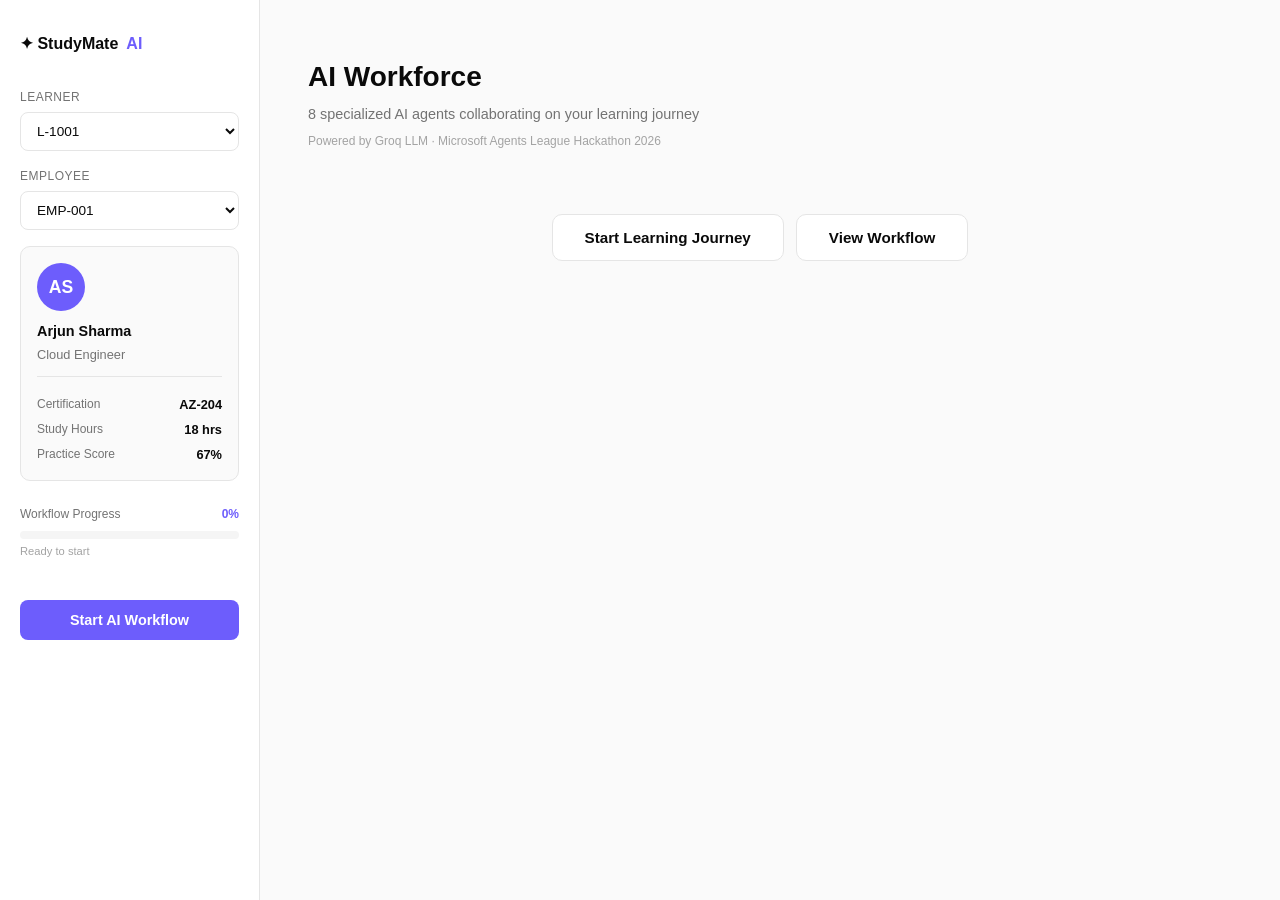
==== commit 1e4bf77c: "Refactor: Split HTML into separate HTML, CSS, and JS files + Fix button click issue in Step 4" ====
--- a/index.html
+++ b/index.html
@@ -4,290 +4,16 @@
 <meta charset="UTF-8">
 <meta name="viewport" content="width=device-width, initial-scale=1.0">
 <title>StudyMate AI</title>
-<style>
-  * { margin: 0; padding: 0; box-sizing: border-box; }
-  body { font-family: 'Inter', -apple-system, sans-serif; background: #f8f9ff; color: #1a1a2e; }
-  
-  /* Sidebar */
-  .sidebar {
-    position: fixed; left: 0; top: 0; width: 240px; height: 100vh;
-    background: white; border-right: 1px solid #e8ecf4;
-    padding: 1.5rem 1rem; overflow-y: auto; z-index: 100;
-  }
-  .logo { font-size: 1.1rem; font-weight: 800; margin-bottom: 1.5rem; }
-  .logo span { color: #6c63ff; }
-  .profile-card {
-    background: #f8f9ff; border: 1px solid #e8ecf4;
-    border-radius: 12px; padding: 1rem; margin-bottom: 1rem;
-  }
-  .avatar {
-    width: 40px; height: 40px; border-radius: 50%;
-    background: linear-gradient(135deg, #6c63ff, #a855f7);
-    display: flex; align-items: center; justify-content: center;
-    color: white; font-weight: 700; font-size: 1rem; margin-bottom: 8px;
-  }
-  .profile-name { font-weight: 700; font-size: 0.9rem; }
-  .profile-role { color: #6b7280; font-size: 0.75rem; }
-  .profile-stats { margin-top: 8px; }
-  .stat-row { display: flex; justify-content: space-between; margin-top: 4px; }
-  .stat-label { color: #6b7280; font-size: 0.75rem; }
-  .stat-value { font-weight: 600; font-size: 0.75rem; }
-  
-  .select-wrap { margin-bottom: 0.8rem; }
-  .select-wrap label { font-size: 0.75rem; color: #6b7280; margin-bottom: 4px; display: block; }
-  select {
-    width: 100%; padding: 8px 10px; border: 1px solid #e8ecf4;
-    border-radius: 8px; font-size: 0.82rem; background: white;
-    color: #1a1a2e; outline: none; cursor: pointer;
-  }
-  
-  .progress-wrap { margin: 1rem 0; }
-  .progress-label { display: flex; justify-content: space-between; font-size: 0.75rem; color: #6b7280; margin-bottom: 4px; }
-  .progress-bar { background: #f3f4f6; border-radius: 10px; height: 6px; }
-  .progress-fill { background: linear-gradient(90deg, #6c63ff, #a855f7); height: 6px; border-radius: 10px; transition: width 0.5s; }
-  .progress-step { font-size: 0.7rem; color: #9ca3af; margin-top: 2px; }
-  
-  .loop-badge {
-    background: linear-gradient(135deg, #f59e0b, #ef4444);
-    color: white; border-radius: 8px; padding: 5px 12px;
-    font-weight: 700; font-size: 0.78rem; display: none;
-    margin-bottom: 0.8rem; text-align: center;
-  }
-  
-  .start-btn {
-    width: 100%; padding: 10px; background: linear-gradient(135deg, #6c63ff, #a855f7);
-    color: white; border: none; border-radius: 10px; font-weight: 700;
-    font-size: 0.9rem; cursor: pointer; margin-top: 0.5rem;
-  }
-  .start-btn:hover { opacity: 0.9; }
-  
-  /* Main */
-  .main { margin-left: 240px; padding: 1.5rem 2rem; max-width: 900px; }
-  
-  /* Header */
-  .header { text-align: center; padding: 1rem 0 1.5rem; }
-  .header h1 { font-size: 2rem; font-weight: 800; }
-  .header h1 span { color: #6c63ff; }
-  .header p { color: #6b7280; font-size: 0.88rem; margin-top: 4px; }
-  .header .powered { color: #6c63ff; font-size: 0.78rem; font-weight: 500; margin-top: 2px; }
-  
-  /* Pipeline */
-  .pipeline {
-    background: white; border: 1px solid #e8ecf4;
-    border-radius: 16px; padding: 1.2rem; margin-bottom: 1.2rem;
-    box-shadow: 0 2px 8px rgba(0,0,0,0.04);
-  }
-  .pipeline-header { display: flex; justify-content: space-between; align-items: center; margin-bottom: 1rem; }
-  .pipeline-title { font-weight: 700; font-size: 0.95rem; }
-  .pipeline-subtitle { color: #6b7280; font-size: 0.78rem; }
-  .pipeline-status { display: flex; align-items: center; gap: 6px; font-size: 0.78rem; }
-  .dot { width: 8px; height: 8px; border-radius: 50%; background: #10b981; }
-  .running-text { color: #10b981; font-weight: 600; }
-  .step-counter { color: #6b7280; }
-  
-  .agent-row {
-    border-radius: 10px; margin-bottom: 5px; border: 1px solid #f0f0f8;
-    background: #fafbff; transition: all 0.2s; overflow: hidden;
-  }
-  .agent-row.active { border-color: #6c63ff; background: #f5f3ff; }
-  .agent-row.completed { background: #f0fdf4; border-color: #bbf7d0; }
-  .agent-row.pending { opacity: 0.55; }
-  
-  .agent-row-header {
-    display: flex; align-items: center; padding: 10px 12px;
-    cursor: pointer;
-  }
-  .agent-row-header:hover { background: rgba(108, 99, 255, 0.05); }
-  
-  .agent-output-box {
-    display: none;
-    border-top: 1px solid #e8ecf4;
-    background: white;
-    animation: slideDown 0.3s ease;
-  }
-  .agent-output-box.open {
-    display: block;
-  }
-  .agent-output-content {
-    padding: 12px 14px;
-    font-size: 0.85rem;
-    line-height: 1.6;
-    color: #374151;
-    white-space: pre-wrap;
-    max-height: none;
-  }
-  
-  @keyframes slideDown {
-    from { opacity: 0; transform: translateY(-10px); }
-    to { opacity: 1; transform: translateY(0); }
-  }
-  
-  .dropdown-arrow {
-    margin-left: auto;
-    font-size: 0.9rem;
-    color: #94a3b8;
-    transition: transform 0.3s ease;
-  }
-  .dropdown-arrow.open {
-    transform: rotate(180deg);
-  }
-  
-  .agent-num {
-    width: 26px; height: 26px; border-radius: 50%;
-    background: #f3f4f6; display: flex; align-items: center;
-    justify-content: center; font-size: 0.72rem; font-weight: 700;
-    color: #6b7280; margin-right: 10px; flex-shrink: 0;
-  }
-  .agent-num.active { background: #6c63ff; color: white; }
-  .agent-num.done { background: #10b981; color: white; }
-  .agent-icon { font-size: 1.1rem; margin-right: 8px; }
-  .agent-info { flex: 1; }
-  .agent-name { font-weight: 600; font-size: 0.85rem; }
-  .agent-desc { font-size: 0.73rem; color: #6b7280; }
-  .agent-badge {
-    font-size: 0.7rem; font-weight: 600; padding: 2px 8px; border-radius: 20px;
-  }
-  .badge-done { background: #dcfce7; color: #16a34a; }
-  .badge-active { background: #ede9fe; color: #7c3aed; }
-  .badge-pending { background: #f3f4f6; color: #9ca3af; }
-  
-  /* Content */
-  .content-card {
-    background: white; border: 1px solid #e8ecf4;
-    border-radius: 16px; padding: 1.5rem; margin-bottom: 1rem;
-    box-shadow: 0 2px 8px rgba(0,0,0,0.04);
-  }
-  .content-header {
-    font-size: 1rem; font-weight: 700; color: #6c63ff;
-    margin-bottom: 1rem; display: flex; align-items: center; gap: 8px;
-  }
-  .content-body { color: #374151; line-height: 1.7; font-size: 0.9rem; white-space: pre-wrap; }
-  
-  /* Q card */
-  .q-progress { margin-bottom: 1rem; }
-  .q-prog-label { display: flex; justify-content: space-between; font-size: 0.75rem; color: #6b7280; margin-bottom: 4px; }
-  .q-card {
-    background: #f8f9ff; border: 1px solid #e8ecf4;
-    border-radius: 12px; padding: 1.2rem; margin-bottom: 1rem;
-  }
-  .q-skill { font-size: 0.7rem; font-weight: 700; color: #6c63ff; margin-bottom: 6px; }
-  .q-text { font-weight: 700; font-size: 0.95rem; color: #1a1a2e; }
-  .q-diff { font-size: 0.7rem; font-weight: 700; margin-bottom: 4px; }
-  .diff-easy { color: #10b981; }
-  .diff-medium { color: #f59e0b; }
-  .diff-hard { color: #ef4444; }
-  
-  /* Options */
-  .options { display: flex; flex-direction: column; gap: 8px; margin: 1rem 0; }
-  .option {
-    display: flex; align-items: center; gap: 10px;
-    padding: 10px 14px; border: 1.5px solid #e8ecf4;
-    border-radius: 10px; cursor: pointer; font-size: 0.88rem;
-    transition: all 0.15s; background: white;
-  }
-  .option:hover { border-color: #6c63ff; background: #f5f3ff; }
-  .option.selected { border-color: #6c63ff; background: #f5f3ff; }
-  .option input { accent-color: #6c63ff; }
-  
-  /* Metrics */
-  .metrics { display: flex; gap: 12px; margin: 1rem 0; }
-  .metric-box {
-    flex: 1; background: #f8f9ff; border: 1px solid #e8ecf4;
-    border-radius: 10px; padding: 0.8rem; text-align: center;
-  }
-  .metric-val { font-size: 1.5rem; font-weight: 800; color: #6c63ff; }
-  .metric-lbl { font-size: 0.72rem; color: #6b7280; margin-top: 2px; }
-  
-  /* Buttons */
-  .btn {
-    padding: 10px 24px; border: none; border-radius: 10px;
-    font-weight: 700; font-size: 0.88rem; cursor: pointer; transition: all 0.2s;
-  }
-  .btn-primary {
-    background: linear-gradient(135deg, #6c63ff, #a855f7);
-    color: white;
-  }
-  .btn-primary:hover { opacity: 0.9; transform: translateY(-1px); }
-  .btn-warn { background: #fef3c7; color: #d97706; border: 1px solid #fcd34d; }
-  .btn-danger { background: #fee2e2; color: #dc2626; border: 1px solid #fca5a5; }
-  .btn-success { background: #dcfce7; color: #16a34a; border: 1px solid #86efac; }
-  
-  /* Text area */
-  textarea {
-    width: 100%; padding: 10px; border: 1.5px solid #e8ecf4;
-    border-radius: 10px; font-size: 0.88rem; resize: vertical;
-    outline: none; font-family: inherit; color: #1a1a2e;
-  }
-  textarea:focus { border-color: #6c63ff; }
-  
-  /* Radio group */
-  .radio-group { display: flex; flex-direction: column; gap: 8px; margin: 1rem 0; }
-  .radio-option {
-    display: flex; align-items: center; gap: 10px;
-    padding: 10px 14px; border: 1.5px solid #e8ecf4;
-    border-radius: 10px; cursor: pointer; font-size: 0.88rem; background: white;
-    transition: all 0.15s;
-  }
-  .radio-option:hover { border-color: #6c63ff; background: #f5f3ff; }
-  .radio-option.selected { border-color: #6c63ff; background: #f5f3ff; }
-  .radio-option input { accent-color: #6c63ff; }
-  
-  /* Alert */
-  .alert { padding: 12px 16px; border-radius: 10px; margin: 1rem 0; font-size: 0.88rem; font-weight: 500; }
-  .alert-error { background: #fee2e2; color: #dc2626; border: 1px solid #fca5a5; }
-  .alert-warn { background: #fef3c7; color: #d97706; border: 1px solid #fcd34d; }
-  .alert-success { background: #dcfce7; color: #16a34a; border: 1px solid #86efac; }
-  
-  /* Spinner */
-  .spinner { display: flex; align-items: center; gap: 10px; color: #6b7280; font-size: 0.88rem; padding: 1rem 0; }
-  .spin { width: 18px; height: 18px; border: 2px solid #e8ecf4; border-top-color: #6c63ff; border-radius: 50%; animation: spin 0.8s linear infinite; }
-  @keyframes spin { to { transform: rotate(360deg); } }
-  
-  /* Bottom info */
-  .bottom-row { display: flex; gap: 12px; margin-top: 1.5rem; }
-  .info-card {
-    flex: 1; background: white; border: 1px solid #e8ecf4;
-    border-radius: 14px; padding: 1.2rem;
-    box-shadow: 0 2px 8px rgba(0,0,0,0.04);
-  }
-  .info-icon { font-size: 1.8rem; margin-bottom: 8px; }
-  .info-title { font-weight: 700; color: #6c63ff; font-size: 0.88rem; }
-  .info-text { color: #6b7280; font-size: 0.78rem; margin-top: 4px; line-height: 1.5; }
-  
-  .team-card {
-    background: white; border: 1px solid #e8ecf4;
-    border-radius: 14px; padding: 1.2rem; flex: 1.3;
-    box-shadow: 0 2px 8px rgba(0,0,0,0.04);
-  }
-  .team-title { font-weight: 700; font-size: 0.88rem; margin-bottom: 0.8rem; }
-  .team-row { display: flex; justify-content: space-between; align-items: center; margin-bottom: 8px; }
-  .team-name { font-weight: 600; font-size: 0.82rem; }
-  .team-role { color: #6b7280; font-size: 0.72rem; }
-  .team-score { font-weight: 800; font-size: 1rem; color: #6c63ff; }
-  .team-status { font-size: 0.7rem; font-weight: 700; }
-  .s-risk { color: #ef4444; } .s-ok { color: #10b981; } .s-warn { color: #f59e0b; }
-
-  /* Landing */
-  .landing-btns { display: flex; gap: 12px; justify-content: center; margin: 1rem 0; }
-  .land-btn {
-    padding: 12px 28px; border-radius: 12px; font-weight: 700;
-    font-size: 0.9rem; cursor: pointer; border: 1.5px solid #e8ecf4;
-    background: white; color: #374151; transition: all 0.2s;
-  }
-  .land-btn:hover { border-color: #6c63ff; color: #6c63ff; background: #f5f3ff; }
-  
-  /* Hidden */
-  .hidden { display: none !important; }
-</style>
+<link rel="stylesheet" href="static/styles.css">
 </head>
 <body>
 
 <!-- SIDEBAR -->
 <div class="sidebar">
-  <div class="logo">🎓 StudyMate <span>AI</span></div>
+  <div class="logo">✦ StudyMate <span>AI</span></div>
   
   <div class="select-wrap">
-    <label>👤 Learner</label>
+    <label>Learner</label>
     <select id="learnerSelect" onchange="updateProfile()">
       <option value="L-1001">L-1001</option>
       <option value="L-1002">L-1002</option>
@@ -296,7 +22,7 @@
   </div>
   
   <div class="select-wrap">
-    <label>💼 Employee</label>
+    <label>Employee</label>
     <select id="employeeSelect">
       <option value="EMP-001">EMP-001</option>
       <option value="EMP-002">EMP-002</option>
@@ -309,24 +35,24 @@
     <div class="profile-name" id="profileName">Arjun Sharma</div>
     <div class="profile-role" id="profileRole">Cloud Engineer</div>
     <div class="profile-stats">
-      <div class="stat-row"><span class="stat-label">Cert</span><span class="stat-value" id="profileCert">AZ-204</span></div>
-      <div class="stat-row"><span class="stat-label">Hours</span><span class="stat-value" id="profileHours">18 hrs</span></div>
-      <div class="stat-row"><span class="stat-label">Score</span><span class="stat-value" id="profileScore">67%</span></div>
+      <div class="stat-row"><span class="stat-label">Certification</span><span class="stat-value" id="profileCert">AZ-204</span></div>
+      <div class="stat-row"><span class="stat-label">Study Hours</span><span class="stat-value" id="profileHours">18 hrs</span></div>
+      <div class="stat-row"><span class="stat-label">Practice Score</span><span class="stat-value" id="profileScore">67%</span></div>
     </div>
   </div>
   
   <div class="progress-wrap">
     <div class="progress-label">
-      <span>Progress</span>
-      <span id="progressPct" style="color:#6c63ff;font-weight:700">0%</span>
+      <span>Workflow Progress</span>
+      <span id="progressPct" style="color:#6D5DFC;font-weight:700">0%</span>
     </div>
     <div class="progress-bar"><div class="progress-fill" id="progressFill" style="width:0%"></div></div>
-    <div class="progress-step" id="progressStep">Step 0 of 8</div>
+    <div class="progress-step" id="progressStep">Ready to start</div>
   </div>
   
   <div class="loop-badge" id="loopBadge">🔄 Loop #1</div>
   
-  <button class="start-btn" onclick="startJourney()">🚀 Start StudyMate AI</button>
+  <button class="start-btn" onclick="startJourney()">Start AI Workflow</button>
 </div>
 
 <!-- MAIN -->
@@ -334,35 +60,35 @@
   
   <!-- HEADER -->
   <div class="header">
-    <h1>🎓 <b>StudyMate</b> <span>AI</span></h1>
-    <p>Your personal AI learning team — 8 intelligent agents working together</p>
+    <h1>AI Workforce</h1>
+    <p>8 specialized AI agents collaborating on your learning journey</p>
     <div class="powered">Powered by Groq LLM · Microsoft Agents League Hackathon 2026</div>
   </div>
 
   <!-- LANDING BUTTONS -->
   <div class="landing-btns" id="landingBtns">
-    <button class="land-btn" onclick="startJourney()">📋 Recommend Learning Path</button>
-    <button class="land-btn" onclick="startJourney()">✏️ Start My Journey</button>
+    <button class="land-btn" onclick="startJourney()">Start Learning Journey</button>
+    <button class="land-btn" onclick="startJourney()">View Workflow</button>
   </div>
 
   <!-- PIPELINE -->
   <div class="pipeline" id="pipeline" style="display:none">
     <div class="pipeline-header">
       <div>
-        <div class="pipeline-title">AI Agents in Sequence</div>
-        <div class="pipeline-subtitle">Step-by-step guidance by your AI team</div>
+        <div class="pipeline-title">AI Agent Workflow</div>
+        <div class="pipeline-subtitle">Sequential execution · Real-time collaboration</div>
       </div>
       <div class="pipeline-status">
         <div class="dot"></div>
         <span class="running-text">Running</span>
-        <span class="step-counter" id="stepCounter">Step 1 of 8</span>
+        <span class="step-counter" id="stepCounter">Agent 1 of 8</span>
       </div>
     </div>
     <div id="agentRows"></div>
   </div>
 
-  <!-- CONTENT AREA -->
-  <div id="contentArea"></div>
+  <!-- Content Area - HIDDEN, not used anymore -->
+  <div id="contentArea" style="display:none"></div>
 
   <!-- BOTTOM INFO -->
   <div class="bottom-row" id="bottomInfo">
@@ -389,759 +115,6 @@
 
 </div>
 
-<script>
-const API = 'http://localhost:5000/api';
-
-const AGENTS_META = [
-  {icon:'🧠', name:'Profiler Agent', desc:'Analyzing your profile and motivation'},
-  {icon:'🔍', name:'Knowledge Checker', desc:'Assessing current knowledge'},
-  {icon:'📚', name:'Learning Path Planner', desc:'Creating personalized learning path'},
-  {icon:'📅', name:'Adaptive Planner', desc:'Building your study schedule'},
-  {icon:'👨‍🏫', name:'Teaching Agent', desc:'Teaching your weak concepts'},
-  {icon:'✍️', name:'Examiner Agent', desc:'Testing your knowledge'},
-  {icon:'📊', name:'Manager Insights', desc:'Analyzing your performance'},
-  {icon:'🎓', name:'CEO Decision', desc:'Making the final readiness call'},
-];
-
-let state = {
-  step: 0,
-  loopCount: 0,
-  learnerId: 'L-1001',
-  employeeId: 'EMP-001',
-  memory: {},
-  agentOutputs: {}, // Store outputs for each agent
-  kqIndex: 0,
-  kqAnswers: [],
-  kqQuestions: [],
-  eqIndex: 0,
-  eqAnswers: [],
-  eqQuestions: [],
-  selectedKQ: null,
-  selectedEQ: null,
-  examScore: 0,
-};
-
-function toggleAgentOutput(agentNum) {
-  const outputBox = document.getElementById(`agent-output-${agentNum}`);
-  const arrow = document.getElementById(`arrow-${agentNum}`);
-  
-  if (outputBox && arrow) {
-    outputBox.classList.toggle('open');
-    arrow.classList.toggle('open');
-  }
-}
-
-let learnersData = {};
-
-// Load learners on start
-async function loadLearners() {
-  try {
-    const res = await fetch(`${API}/learners`);
-    const data = await res.json();
-    data.learners.forEach(l => learnersData[l.id] = l);
-    renderTeam(data.team);
-    updateProfile();
-  } catch(e) { console.error(e); }
-}
-
-function renderTeam(team) {
-  const el = document.getElementById('teamRows');
-  el.innerHTML = team.map(m => {
-    const sc = m.status === 'At Risk' ? 's-risk' : m.status === 'On Track' ? 's-ok' : 's-warn';
-    const dot = m.status === 'At Risk' ? '🔴' : m.status === 'On Track' ? '🟢' : '🟡';
-    return `<div class="team-row">
-      <div><div class="team-name">${m.name}</div><div class="team-role">${m.role}</div></div>
-      <div style="text-align:right">
-        <div class="team-score">${m.practice_score}%</div>
-        <div class="team-status ${sc}">${dot} ${m.status}</div>
-      </div>
-    </div>`;
-  }).join('');
-}
-
-function updateProfile() {
-  state.learnerId = document.getElementById('learnerSelect').value;
-  const l = learnersData[state.learnerId];
-  if (!l) return;
-  const initials = l.name.split(' ').map(n=>n[0]).join('');
-  document.getElementById('avatar').textContent = initials;
-  document.getElementById('profileName').textContent = l.name;
-  document.getElementById('profileRole').textContent = l.role;
-  document.getElementById('profileCert').textContent = l.certification;
-  document.getElementById('profileHours').textContent = l.hours + ' hrs';
-  document.getElementById('profileScore').textContent = l.score + '%';
-}
-
-function updateProgress(step) {
-  state.step = step;
-  const pct = Math.round((step / 8) * 100);
-  document.getElementById('progressFill').style.width = pct + '%';
-  document.getElementById('progressPct').textContent = pct + '%';
-  document.getElementById('progressStep').textContent = `Step ${step} of 8`;
-  document.getElementById('stepCounter').textContent = `Step ${step} of 8`;
-  renderPipeline();
-}
-
-function renderPipeline() {
-  const el = document.getElementById('agentRows');
-  el.innerHTML = AGENTS_META.map((a, i) => {
-    const agentNum = i + 1;
-    const s = agentNum < state.step ? 'completed' : agentNum === state.step ? 'active' : 'pending';
-    const numClass = s === 'completed' ? 'done' : s === 'active' ? 'active' : '';
-    const badge = s === 'completed' ? '<span class="agent-badge badge-done">✅ Completed</span>' :
-                  s === 'active' ? '<span class="agent-badge badge-active">⚙️ In Progress</span>' :
-                  '<span class="agent-badge badge-pending">⏳ Pending</span>';
-    
-    const hasOutput = state.agentOutputs[agentNum] && state.agentOutputs[agentNum].trim();
-    
-    // Always show dropdown arrow for completed agents with output
-    const dropdownHTML = (s === 'completed' || s === 'active') && hasOutput 
-      ? `<span class="dropdown-arrow" id="arrow-${agentNum}">▼</span>` 
-      : '';
-    
-    // Show output box if agent has output
-    const outputBoxHTML = hasOutput ? `
-      <div class="agent-output-box ${s === 'active' ? 'open' : ''}" id="agent-output-${agentNum}">
-        <div class="agent-output-content">${state.agentOutputs[agentNum]}</div>
-      </div>` : '';
-    
-    // Make clickable only if has output
-    const clickHandler = hasOutput ? `onclick="toggleAgentOutput(${agentNum})"` : '';
-    
-    return `<div class="agent-row ${s}">
-      <div class="agent-row-header" ${clickHandler}>
-        <div class="agent-num ${numClass}">${agentNum}</div>
-        <div class="agent-icon">${a.icon}</div>
-        <div class="agent-info">
-          <div class="agent-name">${a.name}</div>
-          <div class="agent-desc">${a.desc}</div>
-        </div>
-        ${badge}
-        ${dropdownHTML}
-      </div>
-      ${outputBoxHTML}
-    </div>`;
-  }).join('');
-}
-
-function spinner(msg) {
-  return `<div class="spinner"><div class="spin"></div>${msg}</div>`;
-}
-
-function setContent(html) {
-  document.getElementById('contentArea').innerHTML = html;
-}
-
-function startJourney() {
-  state = { ...state, step:0, loopCount:0, memory:{}, kqIndex:0, kqAnswers:[], kqQuestions:[], eqIndex:0, eqAnswers:[], eqQuestions:[], examScore:0 };
-  state.learnerId = document.getElementById('learnerSelect').value;
-  state.employeeId = document.getElementById('employeeSelect').value;
-  document.getElementById('landingBtns').style.display = 'none';
-  document.getElementById('pipeline').style.display = 'block';
-  document.getElementById('loopBadge').style.display = 'none';
-  updateProgress(1);
-  runStep1();
-}
-
-// STEP 1 — Profiler
-async function runStep1() {
-  updateProgress(1);
-  setContent(`<div class="content-card">
-    <div class="content-header">🧠 Profiler Agent — Understanding Your Why</div>
-    ${spinner('Profiler Agent is analyzing your profile...')}
-  </div>`);
-
-  const res = await fetch(`${API}/run/profiler`, {
-    method:'POST', headers:{'Content-Type':'application/json'},
-    body: JSON.stringify({learner_id: state.learnerId, employee_id: state.employeeId})
-  });
-  const data = await res.json();
-  state.memory.profile = data.result;
-  state.agentOutputs[1] = data.result; // Save output
-  renderPipeline(); // Update UI
-
-  setContent(`<div class="content-card">
-    <div class="content-header">🧠 Profiler Agent — Understanding Your Why</div>
-    <div class="content-body">${data.result}</div>
-    <div class="radio-group" id="motivationGroup">
-      ${['🏢 Company requires it','🚀 Career growth or promotion','💡 Personal interest and curiosity'].map((m,i)=>`
-        <div class="radio-option" onclick="selectMotivation(this,'${m}')">
-          <input type="radio" name="motivation" value="${m}"> ${m}
-        </div>`).join('')}
-    </div>
-    <button class="btn btn-primary" onclick="step1Next()">Continue ➡️</button>
-  </div>`);
-}
-
-function selectMotivation(el, val) {
-  document.querySelectorAll('.radio-option').forEach(e => e.classList.remove('selected'));
-  el.classList.add('selected');
-  el.querySelector('input').checked = true;
-  state.memory.motivation = val;
-}
-
-function step1Next() {
-  if (!state.memory.motivation) { alert('Please select your motivation'); return; }
-  runStep2();
-}
-
-// STEP 2 — Knowledge Checker
-async function runStep2() {
-  updateProgress(2);
-  setContent(`<div class="content-card">
-    <div class="content-header">🔍 Knowledge Checker — Baseline Assessment</div>
-    ${spinner('Generating your diagnostic questions...')}
-  </div>`);
-
-  const res = await fetch(`${API}/run/knowledge`, {
-    method:'POST', headers:{'Content-Type':'application/json'},
-    body: JSON.stringify({learner_id: state.learnerId, employee_id: state.employeeId})
-  });
-  const data = await res.json();
-  
-  let questions = [];
-  try {
-    let raw = data.result.trim();
-    if (raw.includes('```')) { raw = raw.split('```')[1]; if(raw.startsWith('json')) raw = raw.slice(4); }
-    const parsed = JSON.parse(raw);
-    questions = parsed.questions || [];
-  } catch(e) { questions = []; }
-  
-  state.kqQuestions = questions;
-  state.kqIndex = 0;
-  state.kqAnswers = [];
-  renderKQ();
-}
-
-function renderKQ() {
-  const questions = state.kqQuestions;
-  const idx = state.kqIndex;
-  const total = questions.length;
-
-  if (idx >= total) {
-    evaluateKQ();
-    return;
-  }
-
-  const q = questions[idx];
-  const pct = Math.round((idx / total) * 100);
-
-  setContent(`<div class="content-card">
-    <div class="content-header">🔍 Knowledge Checker — Question ${idx+1} of ${total}</div>
-    <div class="q-progress">
-      <div class="q-prog-label"><span>Question ${idx+1} of ${total}</span><span style="color:#6c63ff;font-weight:700">${pct}%</span></div>
-      <div class="progress-bar"><div class="progress-fill" style="width:${pct}%"></div></div>
-    </div>
-    <div class="q-card">
-      <div class="q-skill">📌 ${q.skill || ''}</div>
-      <div class="q-text">Q${idx+1}: ${q.question}</div>
-    </div>
-    <div class="options" id="kqOptions">
-      ${q.options.map((opt, i) => `
-        <div class="option" onclick="selectKQ(this, '${String.fromCharCode(65+i)}')">
-          <input type="radio" name="kq" value="${String.fromCharCode(65+i)}"> ${opt}
-        </div>`).join('')}
-    </div>
-    <button class="btn btn-primary" onclick="nextKQ('${q.correct_answer}')">Next ➡️</button>
-  </div>`);
-}
-
-function selectKQ(el, val) {
-  document.querySelectorAll('.option').forEach(e => e.classList.remove('selected'));
-  el.classList.add('selected');
-  state.selectedKQ = val;
-}
-
-function nextKQ(correct) {
-  if (!state.selectedKQ) { alert('Please select an answer'); return; }
-  const q = state.kqQuestions[state.kqIndex];
-  state.kqAnswers.push({ choice: state.selectedKQ, answer: correct, skill: q.skill, question: q.question });
-  state.selectedKQ = null;
-  state.kqIndex++;
-  renderKQ();
-}
-
-async function evaluateKQ() {
-  const score = state.kqAnswers.filter(a => a.choice === a.answer).length;
-  const total = state.kqAnswers.length;
-  const pct = Math.round((score/total)*100);
-  const results = state.kqAnswers.map((a,i) =>
-    `Q${i+1} [${a.skill}]: ${a.choice === a.answer ? '✅' : '❌ correct='+a.answer}`
-  ).join('\n');
-
-  setContent(`<div class="content-card">
-    <div class="content-header">🔍 Knowledge Checker — Results</div>
-    ${spinner('Analyzing your knowledge...')}
-  </div>`);
-
-  const res = await fetch(`${API}/evaluate_knowledge`, {
-    method:'POST', headers:{'Content-Type':'application/json'},
-    body: JSON.stringify({ learner_id: state.learnerId, score, total, results })
-  });
-  const data = await res.json();
-  state.memory.knowledge = data.result;
-  
-  // Save output for agent 2
-  const summary = `Score: ${score}/${total} (${pct}%)\n\n${data.result}`;
-  state.agentOutputs[2] = summary;
-  renderPipeline();
-
-  const weak = [...new Set(state.kqAnswers.filter(a=>a.choice!==a.answer).map(a=>a.skill))];
-
-  setContent(`<div class="content-card">
-    <div class="content-header">🔍 Knowledge Checker — Your Results</div>
-    <div class="metrics">
-      <div class="metric-box"><div class="metric-val">${score}/${total}</div><div class="metric-lbl">Correct</div></div>
-      <div class="metric-box"><div class="metric-val" style="color:${pct>=70?'#10b981':'#ef4444'}">${pct}%</div><div class="metric-lbl">Score</div></div>
-      <div class="metric-box"><div class="metric-val" style="color:#f59e0b">${weak.length}</div><div class="metric-lbl">Weak Areas</div></div>
-    </div>
-    <div class="content-body" style="margin-top:1rem">${data.result}</div>
-    <button class="btn btn-primary" style="margin-top:1rem" onclick="runStep3()">Build My Learning Path ➡️</button>
-  </div>`);
-}
-
-// STEP 3 — Learning Path
-async function runStep3() {
-  updateProgress(3);
-  setContent(`<div class="content-card">
-    <div class="content-header">📚 Learning Path Planner — Your Custom Path</div>
-    ${spinner('Building your personalized learning path...')}
-  </div>`);
-
-  const res = await fetch(`${API}/run/learning_path`, {
-    method:'POST', headers:{'Content-Type':'application/json'},
-    body: JSON.stringify({ learner_id: state.learnerId, employee_id: state.employeeId, extra: state.memory.knowledge })
-  });
-  const data = await res.json();
-  state.memory.learning_path = data.result;
-  
-  // Save output for agent 3
-  state.agentOutputs[3] = data.result;
-  renderPipeline();
-
-  setContent(`<div class="content-card">
-    <div class="content-header">📚 Learning Path Planner — Your Custom Path</div>
-    <div class="content-body">${data.result}</div>
-    <button class="btn btn-primary" style="margin-top:1rem" onclick="runStep4()">Build My Study Plan ➡️</button>
-  </div>`);
-}
-
-// STEP 4 — Adaptive Planner
-async function runStep4() {
-  updateProgress(4);
-  setContent(`<div class="content-card">
-    <div class="content-header">📅 Adaptive Planner — Your Personal Schedule</div>
-    <p style="color:#6b7280;font-size:0.88rem;margin-bottom:1rem">Tell me your real situation — I'll build around it:</p>
-    <div style="display:grid;grid-template-columns:1fr 1fr;gap:12px;margin-bottom:1rem">
-      <div>
-        <label style="font-size:0.78rem;color:#6b7280;display:block;margin-bottom:4px">⏱️ Daily study time?</label>
-        <select id="dailyHours" style="width:100%;padding:8px;border:1px solid #e8ecf4;border-radius:8px;font-size:0.82rem">
-          <option>15-30 minutes</option><option>30-45 minutes</option>
-          <option>1 hour</option><option>1-2 hours</option><option>2+ hours</option>
-        </select>
-      </div>
-      <div>
-        <label style="font-size:0.78rem;color:#6b7280;display:block;margin-bottom:4px">📅 Exam in how long?</label>
-        <select id="examWeeks" style="width:100%;padding:8px;border:1px solid #e8ecf4;border-radius:8px;font-size:0.82rem">
-          <option>1 week</option><option>2 weeks</option><option>3 weeks</option>
-          <option>1 month</option><option>2+ months</option>
-        </select>
-      </div>
-      <div>
-        <label style="font-size:0.78rem;color:#6b7280;display:block;margin-bottom:4px">🌅 Best study time?</label>
-        <select id="bestTime" style="width:100%;padding:8px;border:1px solid #e8ecf4;border-radius:8px;font-size:0.82rem">
-          <option>Early Morning</option><option>Morning</option><option>Afternoon</option>
-          <option>Evening</option><option>Night</option>
-        </select>
-      </div>
-      <div>
-        <label style="font-size:0.78rem;color:#6b7280;display:block;margin-bottom:4px">⚡ Energy after work?</label>
-        <select id="energy" style="width:100%;padding:8px;border:1px solid #e8ecf4;border-radius:8px;font-size:0.82rem">
-          <option>Still energetic</option><option>Somewhat tired</option>
-          <option>Very tired</option><option>Completely drained</option>
-        </select>
-      </div>
-    </div>
-    <div style="margin-bottom:1rem">
-      <label style="font-size:0.78rem;color:#6b7280;display:block;margin-bottom:4px">🚨 Any upcoming events or emergencies?</label>
-      <input id="emergency" type="text" placeholder="e.g. Project deadline, family event..." style="width:100%;padding:8px 10px;border:1px solid #e8ecf4;border-radius:8px;font-size:0.82rem;outline:none">
-    </div>
-    <button class="btn btn-primary" onclick="submitPlan()">📅 Build My Plan</button>
-  </div>`);
-}
-
-async function submitPlan() {
-  const daily = document.getElementById('dailyHours').value;
-  const weeks = document.getElementById('examWeeks').value;
-  const time = document.getElementById('bestTime').value;
-  const energy = document.getElementById('energy').value;
-  const emg = document.getElementById('emergency').value || 'None';
-
-  setContent(`<div class="content-card">
-    <div class="content-header">📅 Adaptive Planner — Building Your Schedule</div>
-    ${spinner('Building your realistic study plan...')}
-  </div>`);
-
-  const extra = `Daily: ${daily}, Exam in: ${weeks}, Best time: ${time}, Energy: ${energy}, Emergency: ${emg}`;
-  const res = await fetch(`${API}/run/planner`, {
-    method:'POST', headers:{'Content-Type':'application/json'},
-    body: JSON.stringify({ learner_id: state.learnerId, employee_id: state.employeeId, extra })
-  });
-  const data = await res.json();
-  state.memory.plan = data.result;
-  
-  // Save output for agent 4
-  state.agentOutputs[4] = `Daily: ${daily} | Exam: ${weeks} | Time: ${time}\n\n${data.result}`;
-  renderPipeline();
-
-  setContent(`<div class="content-card">
-    <div class="content-header">📅 Adaptive Planner — Your Study Schedule</div>
-    <div class="metrics">
-      <div class="metric-box"><div class="metric-val" style="font-size:0.9rem">${daily}</div><div class="metric-lbl">Daily Study</div></div>
-      <div class="metric-box"><div class="metric-val" style="font-size:0.9rem">${weeks}</div><div class="metric-lbl">Until Exam</div></div>
-      <div class="metric-box"><div class="metric-val" style="font-size:0.9rem">${time}</div><div class="metric-lbl">Best Time</div></div>
-    </div>
-    <div class="content-body" style="margin-top:1rem">${data.result}</div>
-    <button class="btn btn-primary" style="margin-top:1rem" onclick="runStep5()">Start Learning ➡️</button>
-  </div>`);
-}
-
-// STEP 5 — Teaching
-async function runStep5() {
-  updateProgress(5);
-  const weakFocus = state.memory.weakFocus || '';
-  const loop = state.loopCount;
-
-  if (loop > 0) {
-    document.getElementById('loopBadge').style.display = 'block';
-    document.getElementById('loopBadge').textContent = `🔄 Loop #${loop}`;
-  }
-
-  setContent(`<div class="content-card">
-    <div class="content-header">👨‍🏫 Teaching Agent — ${loop > 0 ? 'Re-teaching: '+weakFocus : 'Learn Your Weak Areas'}</div>
-    ${spinner('Preparing your personalized lesson...')}
-  </div>`);
-
-  const extra = weakFocus && loop > 0
-    ? `Student failed: ${weakFocus}. Loop #${loop}. Teach with completely different approach. New examples, new analogies. Max 200 words.`
-    : state.memory.knowledge;
-
-  const res = await fetch(`${API}/run/teaching`, {
-    method:'POST', headers:{'Content-Type':'application/json'},
-    body: JSON.stringify({ learner_id: state.learnerId, employee_id: state.employeeId, extra })
-  });
-  const data = await res.json();
-  state.memory.teaching = data.result;
-
-  setContent(`<div class="content-card">
-    <div class="content-header">👨‍🏫 Teaching Agent — ${loop > 0 ? 'Re-teaching: '+weakFocus : 'Learn Your Weak Areas'}</div>
-    <div class="content-body">${data.result}</div>
-    <div class="radio-group" id="understoodGroup" style="margin-top:1rem">
-      ${['✅ Yes, I understood!','🤔 Somewhat','❌ No, explain differently'].map(u=>`
-        <div class="radio-option" onclick="selectUnderstood(this,'${u}')">
-          <input type="radio" name="understood" value="${u}"> ${u}
-        </div>`).join('')}
-    </div>
-    <button class="btn btn-primary" style="margin-top:0.5rem" onclick="step5Next()">Continue ➡️</button>
-  </div>`);
-}
-
-function selectUnderstood(el, val) {
-  document.querySelectorAll('#understoodGroup .radio-option').forEach(e => e.classList.remove('selected'));
-  el.classList.add('selected');
-  state.memory.understood = val;
-}
-
-async function step5Next() {
-  if (!state.memory.understood) { alert('Please select an option'); return; }
-  if (state.memory.understood.includes('❌')) {
-    setContent(`<div class="content-card">
-      <div class="content-header">👨‍🏫 Teaching Agent — Different Approach</div>
-      ${spinner('Finding a better explanation...')}
-    </div>`);
-    const res = await fetch(`${API}/run/teaching`, {
-      method:'POST', headers:{'Content-Type':'application/json'},
-      body: JSON.stringify({ learner_id: state.learnerId, employee_id: state.employeeId,
-        extra: "Student didn't understand. Completely different angle. New analogy. Simpler. Step by step. Max 150 words." })
-    });
-    const data = await res.json();
-    state.memory.teaching = data.result;
-    state.agentOutputs[5] = data.result; // Save updated teaching
-    renderPipeline();
-    state.memory.understood = null;
-    setContent(`<div class="content-card">
-      <div class="content-header">👨‍🏫 Teaching Agent — New Explanation</div>
-      <div class="content-body">${data.result}</div>
-      <div class="radio-group" id="understoodGroup" style="margin-top:1rem">
-        ${['✅ Yes, I understood!','🤔 Somewhat','❌ No, explain differently'].map(u=>`
-          <div class="radio-option" onclick="selectUnderstood(this,'${u}')">
-            <input type="radio" name="understood" value="${u}"> ${u}
-          </div>`).join('')}
-      </div>
-      <button class="btn btn-primary" style="margin-top:0.5rem" onclick="step5Next()">Continue ➡️</button>
-    </div>`);
-  } else {
-    // Save final teaching output
-    state.agentOutputs[5] = state.memory.teaching;
-    renderPipeline();
-    state.eqIndex = 0; state.eqAnswers = []; state.eqQuestions = [];
-    runStep6();
-  }
-}
-
-// STEP 6 — Examiner
-async function runStep6() {
-  updateProgress(6);
-  setContent(`<div class="content-card">
-    <div class="content-header">✍️ Examiner Agent — Preparing Your Exam</div>
-    ${spinner('Preparing your 15-question exam...')}
-  </div>`);
-
-  const weakFocus = state.memory.weakFocus || '';
-  const extra = weakFocus ? `Focus especially on: ${weakFocus}` : '';
-
-  const res = await fetch(`${API}/run/examiner`, {
-    method:'POST', headers:{'Content-Type':'application/json'},
-    body: JSON.stringify({ learner_id: state.learnerId, employee_id: state.employeeId, extra })
-  });
-  const data = await res.json();
-
-  let questions = [];
-  try {
-    let raw = data.result.trim();
-    if (raw.includes('```')) { raw = raw.split('```')[1]; if(raw.startsWith('json')) raw = raw.slice(4); }
-    const parsed = JSON.parse(raw);
-    questions = parsed.questions || [];
-  } catch(e) { questions = []; }
-
-  state.eqQuestions = questions;
-  state.eqIndex = 0;
-  state.eqAnswers = [];
-  renderEQ();
-}
-
-function renderEQ() {
-  const questions = state.eqQuestions;
-  const idx = state.eqIndex;
-  const total = questions.length;
-
-  if (idx >= total) { evaluateExam(); return; }
-
-  const q = questions[idx];
-  const diff = (q.difficulty || 'easy').toUpperCase();
-  const diffColors = {EASY:'#10b981', MEDIUM:'#f59e0b', HARD:'#ef4444'};
-  const diffEmoji = {EASY:'🟢', MEDIUM:'🟡', HARD:'🔴'};
-  const color = diffColors[diff] || '#6c63ff';
-  const pct = Math.round((idx/total)*100);
-
-  const easy = questions.filter(x=>(x.difficulty||'easy').toUpperCase()==='EASY').length;
-  const med = questions.filter(x=>(x.difficulty||'easy').toUpperCase()==='MEDIUM').length;
-  const hard = questions.filter(x=>(x.difficulty||'easy').toUpperCase()==='HARD').length;
-
-  let answerHTML = '';
-  if (q.type === 'qa') {
-    answerHTML = `<textarea id="qaAnswer" rows="4" placeholder="Write your detailed answer here..."></textarea>
-    <button class="btn btn-primary" style="margin-top:0.8rem" onclick="nextEQ_QA('${q.model_answer?.replace(/'/g,"\\'")||""}')">Submit Answer ➡️</button>`;
-  } else {
-    answerHTML = `<div class="options" id="eqOptions">
-      ${(q.options||[]).map((opt,i)=>`
-        <div class="option" onclick="selectEQ(this,'${String.fromCharCode(65+i)}')">
-          <input type="radio" name="eq" value="${String.fromCharCode(65+i)}"> ${opt}
-        </div>`).join('')}
-    </div>
-    <button class="btn btn-primary" onclick="nextEQ('${q.correct_answer||'A'}')">Next ➡️</button>`;
-  }
-
-  setContent(`<div class="content-card">
-    <div class="content-header">✍️ Examiner Agent — Question ${idx+1} of ${total}</div>
-    <div class="metrics">
-      <div class="metric-box"><div class="metric-val" style="color:#10b981">${easy}</div><div class="metric-lbl">🟢 Easy</div></div>
-      <div class="metric-box"><div class="metric-val" style="color:#f59e0b">${med}</div><div class="metric-lbl">🟡 Medium</div></div>
-      <div class="metric-box"><div class="metric-val" style="color:#ef4444">${hard}</div><div class="metric-lbl">🔴 Hard</div></div>
-    </div>
-    <div class="q-progress" style="margin-top:1rem">
-      <div class="q-prog-label"><span>Question ${idx+1} of ${total}</span><span style="color:#6c63ff;font-weight:700">${pct}%</span></div>
-      <div class="progress-bar"><div class="progress-fill" style="width:${pct}%"></div></div>
-    </div>
-    <div class="q-card" style="border-left:3px solid ${color}">
-      <div class="q-diff diff-${diff.toLowerCase()}">${diffEmoji[diff]||'🟢'} ${diff} · ${q.skill||''}</div>
-      <div class="q-text" style="margin-top:6px">Q${idx+1}: ${q.question}</div>
-    </div>
-    ${answerHTML}
-  </div>`);
-}
-
-function selectEQ(el, val) {
-  document.querySelectorAll('.option').forEach(e => e.classList.remove('selected'));
-  el.classList.add('selected');
-  state.selectedEQ = val;
-}
-
-function nextEQ(correct) {
-  if (!state.selectedEQ) { alert('Please select an answer'); return; }
-  const q = state.eqQuestions[state.eqIndex];
-  state.eqAnswers.push({ choice: state.selectedEQ, answer: correct, skill: q.skill||'', difficulty: (q.difficulty||'easy').toUpperCase(), type:'mcq', question: q.question });
-  state.selectedEQ = null;
-  state.eqIndex++;
-  renderEQ();
-}
-
-function nextEQ_QA(modelAnswer) {
-  const ans = document.getElementById('qaAnswer')?.value || '';
-  const q = state.eqQuestions[state.eqIndex];
-  state.eqAnswers.push({ choice: ans, answer: modelAnswer, skill: q.skill||'', difficulty:'HARD', type:'qa', question: q.question });
-  state.eqIndex++;
-  renderEQ();
-}
-
-async function evaluateExam() {
-  const mcqAnswers = state.eqAnswers.filter(a => a.type === 'mcq');
-  const correct = mcqAnswers.filter(a => a.choice === a.answer).length;
-  const total = mcqAnswers.length;
-  const pct = total ? Math.round((correct/total)*100) : 0;
-
-  const easy = mcqAnswers.filter(a=>a.difficulty==='EASY');
-  const med = mcqAnswers.filter(a=>a.difficulty==='MEDIUM');
-  const hard = mcqAnswers.filter(a=>a.difficulty==='HARD');
-  const ep = easy.length ? Math.round(easy.filter(a=>a.choice===a.answer).length/easy.length*100) : 0;
-  const mp = med.length ? Math.round(med.filter(a=>a.choice===a.answer).length/med.length*100) : 0;
-  const hp = hard.length ? Math.round(hard.filter(a=>a.choice===a.answer).length/hard.length*100) : 0;
-
-  state.examScore = pct;
-
-  setContent(`<div class="content-card">
-    <div class="content-header">✍️ Examiner Agent — Analyzing Results</div>
-    ${spinner('Analyzing your exam performance...')}
-  </div>`);
-
-  const results = state.eqAnswers.map((a,i)=>
-    `Q${i+1}[${a.difficulty}][${a.skill}]:${a.type==='mcq'?(a.choice===a.answer?'✅':'❌ correct='+a.answer):' Q&A answered'}`
-  ).join('\n');
-
-  const res = await fetch(`${API}/evaluate_exam`, {
-    method:'POST', headers:{'Content-Type':'application/json'},
-    body: JSON.stringify({ learner_id: state.learnerId, score: correct, total, easy_pct: ep, medium_pct: mp, hard_pct: hp, results })
-  });
-  const data = await res.json();
-  state.memory.exam = data.result;
-  
-  // Save output for agent 6
-  state.agentOutputs[6] = `Overall Score: ${pct}%\nEasy: ${ep}% | Medium: ${mp}% | Hard: ${hp}%\n\n${data.result}`;
-  renderPipeline();
-
-  setContent(`<div class="content-card">
-    <div class="content-header">✍️ Examiner Agent — Your Results</div>
-    <div class="metrics">
-      <div class="metric-box"><div class="metric-val">${pct}%</div><div class="metric-lbl">Overall</div></div>
-      <div class="metric-box"><div class="metric-val" style="color:#10b981">${ep}%</div><div class="metric-lbl">🟢 Easy</div></div>
-      <div class="metric-box"><div class="metric-val" style="color:#f59e0b">${mp}%</div><div class="metric-lbl">🟡 Medium</div></div>
-      <div class="metric-box"><div class="metric-val" style="color:#ef4444">${hp}%</div><div class="metric-lbl">🔴 Hard</div></div>
-    </div>
-    <div class="content-body" style="margin-top:1rem">${data.result}</div>
-    <button class="btn btn-primary" style="margin-top:1rem" onclick="runStep7()">Manager Report ➡️</button>
-  </div>`);
-}
-
-// STEP 7 — Manager
-async function runStep7() {
-  updateProgress(7);
-  setContent(`<div class="content-card">
-    <div class="content-header">📊 Manager Insights — Team Performance Report</div>
-    ${spinner('Generating manager report...')}
-  </div>`);
-
-  const res = await fetch(`${API}/run/manager`, {
-    method:'POST', headers:{'Content-Type':'application/json'},
-    body: JSON.stringify({ learner_id: state.learnerId, employee_id: state.employeeId, extra: state.memory.exam })
-  });
-  const data = await res.json();
-  state.memory.insights = data.result;
-  
-  // Save output for agent 7
-  state.agentOutputs[7] = data.result;
-  renderPipeline();
-
-  setContent(`<div class="content-card">
-    <div class="content-header">📊 Manager Insights — Team Performance Report</div>
-    <div class="content-body">${data.result}</div>
-    <button class="btn btn-primary" style="margin-top:1rem" onclick="runStep8()">CEO Final Decision ➡️</button>
-  </div>`);
-}
-
-// STEP 8 — CEO Decision
-async function runStep8() {
-  updateProgress(8);
-  setContent(`<div class="content-card">
-    <div class="content-header">🎓 CEO Decision Maker — Final Evaluation</div>
-    ${spinner('CEO reviewing all performance data...')}
-  </div>`);
-
-  const res = await fetch(`${API}/ceo_decision`, {
-    method:'POST', headers:{'Content-Type':'application/json'},
-    body: JSON.stringify({
-      learner_id: state.learnerId,
-      exam_score: state.examScore,
-      exam_text: state.memory.exam,
-      insights: state.memory.insights,
-      loop: state.loopCount
-    })
-  });
-  const data = await res.json();
-  state.memory.ceoDecision = data.result;
-  const decision = data.decision;
-  
-  // Save output for agent 8
-  state.agentOutputs[8] = data.result;
-  renderPipeline();
-
-  let actionHTML = '';
-  if (decision === 'NEEDS_MORE_TEACHING') {
-    actionHTML = `<div class="alert alert-error">⚠️ CEO: More teaching needed on weak concepts.</div>
-    <button class="btn btn-danger" onclick="loopTeaching()">📚 Back to Teaching Agent</button>`;
-  } else if (decision === 'NEEDS_MORE_PRACTICE') {
-    actionHTML = `<div class="alert alert-warn">📝 CEO: Good progress! Score: ${state.examScore}% — Need 85%+ to move on.</div>
-    <button class="btn btn-warn" onclick="loopExam()">📝 Take New Exam</button>`;
-  } else {
-    actionHTML = `<div class="alert alert-success">🎉 Congratulations! You scored ${state.examScore}% — You are ready!</div>
-    <div class="metrics" style="margin-top:1rem">
-      <div class="metric-box"><div class="metric-val" style="color:#10b981">${state.examScore}%</div><div class="metric-lbl">Final Score</div></div>
-      <div class="metric-box"><div class="metric-val">${state.loopCount}</div><div class="metric-lbl">Learning Loops</div></div>
-      <div class="metric-box"><div class="metric-val">✅</div><div class="metric-lbl">Exam Ready</div></div>
-    </div>`;
-  }
-
-  setContent(`<div class="content-card">
-    <div class="content-header">🎓 CEO Decision Maker — Final Decision</div>
-    <div class="content-body">${data.result}</div>
-    <div style="margin-top:1rem">${actionHTML}</div>
-  </div>`);
-}
-
-function loopTeaching() {
-  state.loopCount++;
-  document.getElementById('loopBadge').style.display = 'block';
-  document.getElementById('loopBadge').textContent = `🔄 Loop #${state.loopCount}`;
-  delete state.memory.teaching;
-  delete state.memory.exam;
-  delete state.memory.insights;
-  delete state.memory.ceoDecision;
-  state.eqIndex = 0; state.eqAnswers = []; state.eqQuestions = [];
-  runStep5();
-}
-
-function loopExam() {
-  state.loopCount++;
-  document.getElementById('loopBadge').style.display = 'block';
-  document.getElementById('loopBadge').textContent = `🔄 Loop #${state.loopCount}`;
-  delete state.memory.exam;
-  delete state.memory.insights;
-  delete state.memory.ceoDecision;
-  state.eqIndex = 0; state.eqAnswers = []; state.eqQuestions = [];
-  runStep6();
-}
-
-// Init
-loadLearners();
-</script>
+<script src="static/app.js"></script>
 </body>
-</html>+</html>
--- a/static/styles.css
+++ b/static/styles.css
@@ -0,0 +1,353 @@
+* { margin: 0; padding: 0; box-sizing: border-box; }
+body { 
+  font-family: -apple-system, BlinkMacSystemFont, 'Segoe UI', 'Inter', sans-serif; 
+  background: #fafafa; 
+  color: #0a0a0a; 
+  line-height: 1.5;
+}
+
+/* Sidebar - Minimalist */
+.sidebar {
+  position: fixed; left: 0; top: 0; width: 260px; height: 100vh;
+  background: white; border-right: 1px solid #e5e5e5;
+  padding: 2rem 1.25rem; overflow-y: auto; z-index: 100;
+}
+.logo { 
+  font-size: 1rem; font-weight: 600; margin-bottom: 2rem; 
+  color: #0a0a0a; display: flex; align-items: center; gap: 8px;
+}
+.logo span { color: #6D5DFC; }
+
+.profile-card {
+  background: #fafafa; border: 1px solid #e5e5e5;
+  border-radius: 10px; padding: 1rem; margin-bottom: 1.5rem;
+}
+.avatar {
+  width: 48px; height: 48px; border-radius: 50%;
+  background: #6D5DFC;
+  display: flex; align-items: center; justify-content: center;
+  color: white; font-weight: 600; font-size: 1.1rem; margin-bottom: 10px;
+}
+.profile-name { font-weight: 600; font-size: 0.9rem; color: #0a0a0a; }
+.profile-role { color: #737373; font-size: 0.8rem; margin-top: 2px; }
+.profile-stats { margin-top: 12px; padding-top: 12px; border-top: 1px solid #e5e5e5; }
+.stat-row { display: flex; justify-content: space-between; margin-top: 6px; }
+.stat-label { color: #737373; font-size: 0.75rem; }
+.stat-value { font-weight: 600; font-size: 0.8rem; color: #0a0a0a; }
+
+.select-wrap { margin-bottom: 1rem; }
+.select-wrap label { 
+  font-size: 0.75rem; color: #737373; margin-bottom: 6px; 
+  display: block; font-weight: 500; text-transform: uppercase; 
+  letter-spacing: 0.5px;
+}
+select {
+  width: 100%; padding: 10px 12px; border: 1px solid #e5e5e5;
+  border-radius: 8px; font-size: 0.85rem; background: white;
+  color: #0a0a0a; outline: none; cursor: pointer;
+  transition: all 0.2s;
+}
+select:hover { border-color: #6D5DFC; }
+
+.progress-wrap { margin: 1.5rem 0; }
+.progress-label { 
+  display: flex; justify-content: space-between; 
+  font-size: 0.75rem; color: #737373; margin-bottom: 8px; 
+  font-weight: 500;
+}
+.progress-bar { background: #f5f5f5; border-radius: 10px; height: 8px; }
+.progress-fill { 
+  background: #6D5DFC; height: 8px; border-radius: 10px; 
+  transition: width 0.6s ease;
+}
+.progress-step { font-size: 0.7rem; color: #a3a3a3; margin-top: 4px; }
+
+.loop-badge {
+  background: #6D5DFC;
+  color: white; border-radius: 6px; padding: 6px 12px;
+  font-weight: 600; font-size: 0.75rem; display: none;
+  margin-bottom: 1rem; text-align: center;
+}
+
+.start-btn {
+  width: 100%; padding: 12px; background: #6D5DFC;
+  color: white; border: none; border-radius: 8px; font-weight: 600;
+  font-size: 0.9rem; cursor: pointer; margin-top: 1rem;
+  transition: all 0.2s;
+}
+.start-btn:hover { background: #5a4dd4; transform: translateY(-1px); }
+
+/* Main - More spacious */
+.main { margin-left: 260px; padding: 2rem 3rem; max-width: 1000px; }
+
+/* Header - Cleaner */
+.header { padding: 1.5rem 0 2rem; }
+.header h1 { 
+  font-size: 1.75rem; font-weight: 600; color: #0a0a0a; 
+  margin-bottom: 6px;
+}
+.header p { color: #737373; font-size: 0.9rem; font-weight: 400; }
+.header .powered { 
+  color: #a3a3a3; font-size: 0.75rem; font-weight: 400; 
+  margin-top: 6px;
+}
+
+/* Pipeline - Modern minimal */
+.pipeline {
+  background: white; border: 1px solid #e5e5e5;
+  border-radius: 12px; padding: 0; margin-bottom: 1.5rem;
+  box-shadow: 0 1px 3px rgba(0,0,0,0.04);
+  overflow: hidden;
+}
+.pipeline-header { 
+  display: flex; justify-content: space-between; align-items: center; 
+  padding: 1.5rem; border-bottom: 1px solid #e5e5e5;
+}
+.pipeline-title { font-weight: 600; font-size: 1rem; color: #0a0a0a; }
+.pipeline-subtitle { color: #737373; font-size: 0.85rem; margin-top: 2px; }
+.pipeline-status { 
+  display: flex; align-items: center; gap: 8px; 
+  font-size: 0.8rem; font-weight: 500;
+}
+.dot { 
+  width: 8px; height: 8px; border-radius: 50%; 
+  background: #10b981; animation: pulse 2s infinite;
+}
+@keyframes pulse {
+  0%, 100% { opacity: 1; }
+  50% { opacity: 0.5; }
+}
+.running-text { color: #10b981; font-weight: 500; }
+.step-counter { color: #737373; }
+
+/* Agent rows - Collapsed by default, expand when active */
+.agent-row {
+  border-bottom: 1px solid #f5f5f5;
+  background: white; 
+  transition: all 0.3s ease;
+  overflow: hidden;
+}
+.agent-row:last-child { border-bottom: none; }
+
+.agent-row.completed {
+  background: white;
+}
+.agent-row.active { 
+  background: #fafafa;
+  border-left: 3px solid #6D5DFC;
+}
+.agent-row.pending { opacity: 0.4; }
+
+.agent-row-header {
+  display: flex; align-items: center; 
+  padding: 1rem 1.5rem;
+  cursor: pointer;
+  transition: background 0.2s;
+}
+.agent-row-header:hover { background: #fafafa; }
+.agent-row.completed .agent-row-header:hover { background: #f9fafb; }
+
+/* Live output box - Only shown for active agent */
+.agent-output-box {
+  display: none;
+  border-top: 1px solid #e5e5e5;
+  background: #fafafa;
+  animation: slideDown 0.4s ease;
+}
+.agent-output-box.open {
+  display: block;
+}
+.agent-output-header {
+  padding: 10px 1.5rem;
+  background: white;
+  border-bottom: 1px solid #e5e5e5;
+  font-size: 0.75rem;
+  font-weight: 600;
+  color: #10b981;
+  text-transform: uppercase;
+  letter-spacing: 0.5px;
+  display: flex;
+  align-items: center;
+  gap: 6px;
+}
+.agent-output-content {
+  padding: 1.5rem;
+  font-size: 0.9rem;
+  line-height: 1.7;
+  color: #404040;
+  white-space: pre-wrap;
+  font-family: 'SF Mono', 'Monaco', 'Consolas', monospace;
+  max-height: 400px;
+  overflow-y: auto;
+}
+
+@keyframes slideDown {
+  from { opacity: 0; max-height: 0; }
+  to { opacity: 1; max-height: 500px; }
+}
+
+.dropdown-arrow {
+  margin-left: auto;
+  font-size: 1rem;
+  color: #a3a3a3;
+  transition: transform 0.3s ease;
+}
+.dropdown-arrow.open {
+  transform: rotate(180deg);
+}
+
+.agent-num {
+  width: 32px; height: 32px; border-radius: 50%;
+  background: #f5f5f5; 
+  display: flex; align-items: center;
+  justify-content: center; font-size: 0.8rem; font-weight: 600;
+  color: #a3a3a3; margin-right: 12px; flex-shrink: 0;
+  transition: all 0.3s;
+}
+.agent-num.active { background: #6D5DFC; color: white; }
+.agent-num.done { background: #10b981; color: white; }
+
+.agent-icon { font-size: 1.3rem; margin-right: 12px; }
+.agent-info { flex: 1; }
+.agent-name { font-weight: 600; font-size: 0.9rem; color: #0a0a0a; }
+.agent-desc { font-size: 0.8rem; color: #737373; margin-top: 2px; }
+
+.agent-badge {
+  font-size: 0.7rem; font-weight: 600; padding: 4px 10px; 
+  border-radius: 6px; text-transform: uppercase; letter-spacing: 0.3px;
+}
+.badge-done { background: #dcfce7; color: #16a34a; }
+.badge-active { background: #ede9fe; color: #6D5DFC; }
+.badge-pending { background: #f5f5f5; color: #a3a3a3; }
+
+/* Content cards - Cleaner */
+.content-card {
+  background: white; border: 1px solid #e5e5e5;
+  border-radius: 12px; padding: 2rem; margin-bottom: 1.5rem;
+  box-shadow: 0 1px 3px rgba(0,0,0,0.04);
+}
+.content-header {
+  font-size: 1.1rem; font-weight: 600; color: #0a0a0a;
+  margin-bottom: 1.5rem; display: flex; align-items: center; gap: 10px;
+}
+.content-body { 
+  color: #404040; line-height: 1.8; font-size: 0.95rem; 
+  white-space: pre-wrap; 
+}
+
+/* Q card - Minimal */
+.q-progress { margin-bottom: 1.5rem; }
+.q-prog-label { 
+  display: flex; justify-content: space-between; 
+  font-size: 0.8rem; color: #737373; margin-bottom: 8px; 
+  font-weight: 500;
+}
+.q-card {
+  background: #fafafa; border: 1px solid #e5e5e5;
+  border-radius: 10px; padding: 1.5rem; margin-bottom: 1.5rem;
+}
+.q-skill { 
+  font-size: 0.75rem; font-weight: 600; color: #6D5DFC; 
+  margin-bottom: 8px; text-transform: uppercase; letter-spacing: 0.5px;
+}
+.q-text { font-weight: 500; font-size: 1rem; color: #0a0a0a; line-height: 1.6; }
+.q-diff { font-size: 0.75rem; font-weight: 600; margin-bottom: 6px; }
+.diff-easy { color: #10b981; }
+.diff-medium { color: #f59e0b; }
+.diff-hard { color: #ef4444; }
+
+/* Options - Modern */
+.options { display: flex; flex-direction: column; gap: 10px; margin: 1.5rem 0; }
+.option {
+  display: flex; align-items: center; gap: 12px;
+  padding: 12px 16px; border: 1.5px solid #e5e5e5;
+  border-radius: 8px; cursor: pointer; font-size: 0.9rem;
+  transition: all 0.2s; background: white;
+}
+.option:hover { border-color: #6D5DFC; background: #fafafa; }
+.option.selected { border-color: #6D5DFC; background: #f5f3ff; }
+.option input { accent-color: #6D5DFC; width: 18px; height: 18px; }
+
+/* Metrics - Cleaner */
+.metrics { display: flex; gap: 12px; margin: 1.5rem 0; }
+.metric-box {
+  flex: 1; background: #fafafa; border: 1px solid #e5e5e5;
+  border-radius: 10px; padding: 1rem; text-align: center;
+}
+.metric-val { font-size: 1.75rem; font-weight: 700; color: #6D5DFC; }
+.metric-lbl { font-size: 0.75rem; color: #737373; margin-top: 4px; font-weight: 500; }
+
+/* Buttons - Minimal */
+.btn {
+  padding: 12px 28px; border: none; border-radius: 8px;
+  font-weight: 600; font-size: 0.9rem; cursor: pointer; 
+  transition: all 0.2s;
+}
+.btn-primary {
+  background: #6D5DFC;
+  color: white;
+}
+.btn-primary:hover { background: #5a4dd4; transform: translateY(-1px); }
+.btn-warn { background: #fef3c7; color: #d97706; border: 1px solid #fcd34d; }
+.btn-danger { background: #fee2e2; color: #dc2626; border: 1px solid #fca5a5; }
+.btn-success { background: #dcfce7; color: #16a34a; border: 1px solid #86efac; }
+
+/* Text area */
+textarea {
+  width: 100%; padding: 12px; border: 1.5px solid #e5e5e5;
+  border-radius: 8px; font-size: 0.9rem; resize: vertical;
+  outline: none; font-family: inherit; color: #0a0a0a;
+  transition: border-color 0.2s;
+}
+textarea:focus { border-color: #6D5DFC; }
+
+/* Radio group */
+.radio-group { display: flex; flex-direction: column; gap: 10px; margin: 1.5rem 0; }
+.radio-option {
+  display: flex; align-items: center; gap: 12px;
+  padding: 12px 16px; border: 1.5px solid #e5e5e5;
+  border-radius: 8px; cursor: pointer; font-size: 0.9rem; background: white;
+  transition: all 0.2s;
+}
+.radio-option:hover { border-color: #6D5DFC; background: #fafafa; }
+.radio-option.selected { border-color: #6D5DFC; background: #f5f3ff; }
+.radio-option input { accent-color: #6D5DFC; width: 18px; height: 18px; }
+
+/* Alert - Minimal */
+.alert { 
+  padding: 14px 18px; border-radius: 8px; margin: 1.5rem 0; 
+  font-size: 0.9rem; font-weight: 500; border: 1px solid;
+}
+.alert-error { background: #fef2f2; color: #dc2626; border-color: #fca5a5; }
+.alert-warn { background: #fffbeb; color: #d97706; border-color: #fcd34d; }
+.alert-success { background: #f0fdf4; color: #16a34a; border-color: #86efac; }
+
+/* Spinner - Minimal */
+.spinner { 
+  display: flex; align-items: center; gap: 12px; 
+  color: #737373; font-size: 0.9rem; padding: 1.5rem 0; 
+}
+.spin { 
+  width: 20px; height: 20px; border: 2px solid #e5e5e5; 
+  border-top-color: #6D5DFC; border-radius: 50%; 
+  animation: spin 0.8s linear infinite; 
+}
+@keyframes spin { to { transform: rotate(360deg); } }
+
+/* Bottom info - Hide for minimal UI */
+.bottom-row { display: none; }
+
+/* Landing buttons */
+.landing-btns { display: flex; gap: 12px; justify-content: center; margin: 2rem 0; }
+.land-btn {
+  padding: 14px 32px; border-radius: 10px; font-weight: 600;
+  font-size: 0.95rem; cursor: pointer; border: 1.5px solid #e5e5e5;
+  background: white; color: #0a0a0a; transition: all 0.2s;
+}
+.land-btn:hover { 
+  border-color: #6D5DFC; color: #6D5DFC; 
+  background: #fafafa; transform: translateY(-1px); 
+}
+
+/* Hidden */
+.hidden { display: none !important; }
